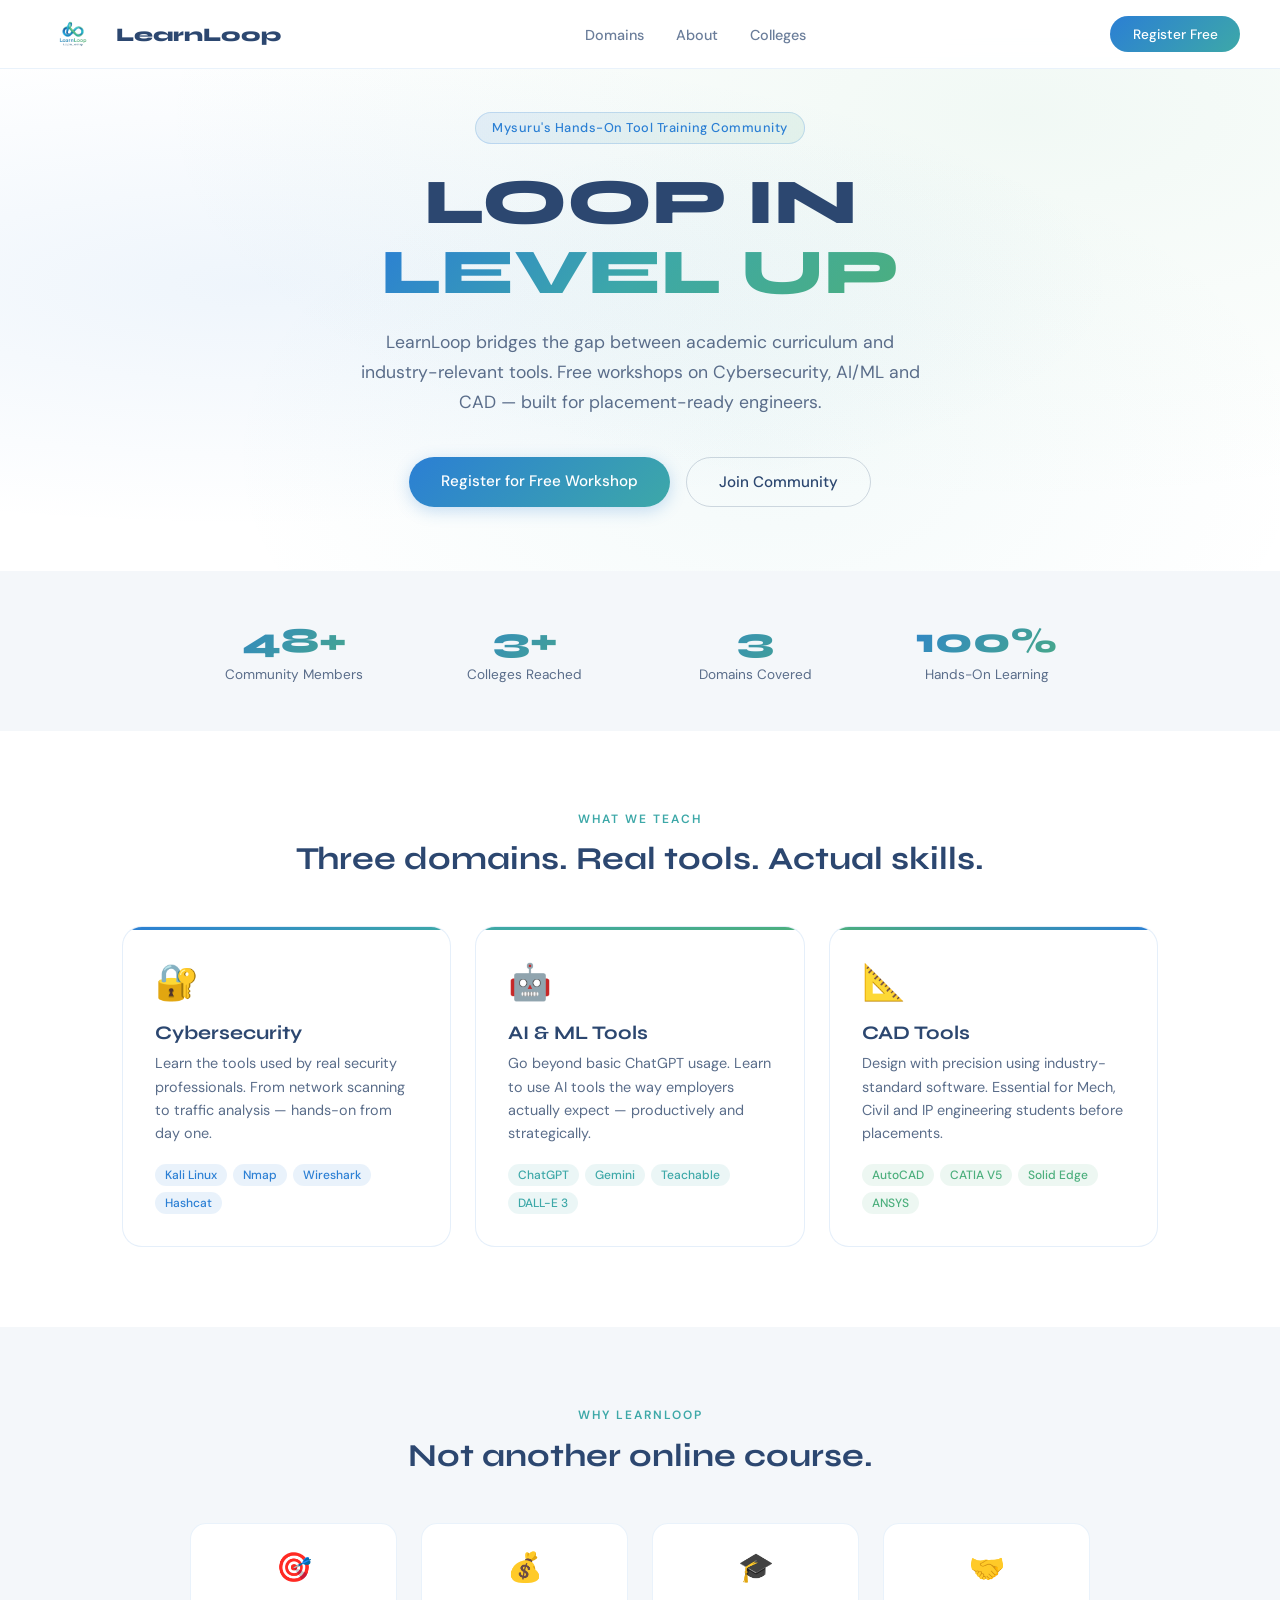
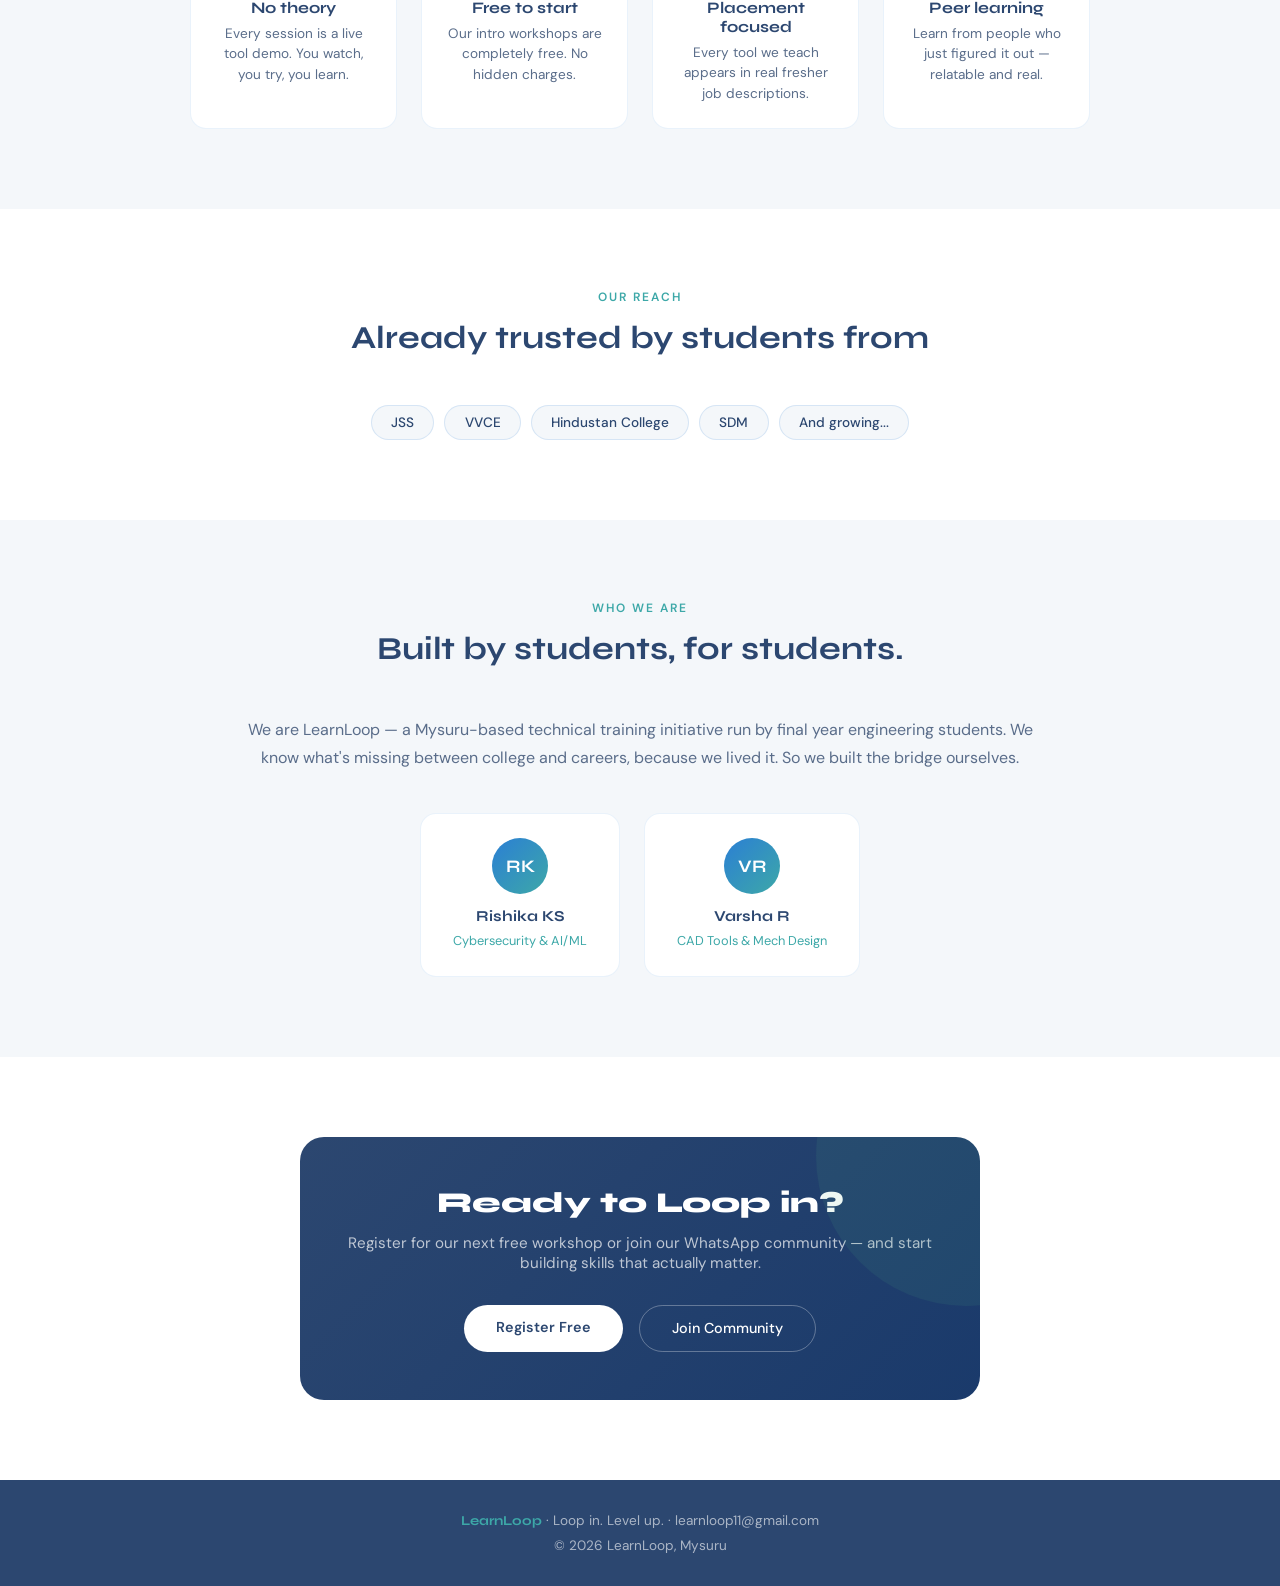
==== index.html @ a7e9a7cf "delt with minor mistakes" ====
<!DOCTYPE html>
<html lang="en">
<head>
<meta charset="UTF-8" />
<meta name="viewport" content="width=device-width, initial-scale=1.0"/>
<title>LearnLoop — Loop in. Level up.</title>
<link href="https://fonts.googleapis.com/css2?family=Syne:wght@400;600;700;800&family=DM+Sans:wght@300;400;500&display=swap" rel="stylesheet"/>
<style>
  *, *::before, *::after { box-sizing: border-box; margin: 0; padding: 0; }

  :root {
    --blue: #2B7FD4;
    --teal: #3DA8A8;
    --green: #4CAF7D;
    --navy: #2C4770;
    --light: #F4F7FA;
    --white: #ffffff;
  }

  html { scroll-behavior: smooth; }

  body {
    font-family: 'DM Sans', sans-serif;
    background: var(--white);
    color: var(--navy);
    overflow-x: hidden;
  }

  /* NAV */
  nav {
    position: fixed; top: 0; left: 0; right: 0;
    display: flex; align-items: center; justify-content: space-between;
    padding: 1rem 2.5rem;
    background: rgba(255,255,255,0.92);
    backdrop-filter: blur(12px);
    border-bottom: 1px solid rgba(43,127,212,0.1);
    z-index: 100;
  }
  .nav-logo { display: flex; align-items: center; gap: 10px; }
  .nav-logo img { height: 36px; border-radius: 8px; }
  .nav-brand { font-family: 'Syne', sans-serif; font-weight: 800; font-size: 1.2rem; color: var(--navy); }
  .nav-links { display: flex; gap: 2rem; list-style: none; }
  .nav-links a { text-decoration: none; color: var(--navy); font-size: 0.9rem; font-weight: 500; opacity: 0.7; transition: opacity 0.2s; }
  .nav-links a:hover { opacity: 1; }
  .nav-cta {
    background: linear-gradient(135deg, var(--blue), var(--teal));
    color: white; border: none; padding: 0.6rem 1.4rem;
    border-radius: 50px; font-size: 0.85rem; font-weight: 500;
    cursor: pointer; text-decoration: none; transition: transform 0.2s, box-shadow 0.2s;
  }
  .nav-cta:hover { transform: translateY(-2px); box-shadow: 0 8px 24px rgba(43,127,212,0.3); }

  /* HERO */
  .hero {
    min-height: auto;
    padding: 8rem 2rem 5rem;
    display: flex; align-items: center; justify-content: center;
    text-align: center;
    padding: 7rem 2rem 4rem;
    position: relative;
    overflow: hidden;
  }
  .hero-bg {
    position: absolute; inset: 0;
    background: radial-gradient(ellipse at 20% 50%, rgba(43,127,212,0.08) 0%, transparent 60%),
                radial-gradient(ellipse at 80% 20%, rgba(76,175,125,0.08) 0%, transparent 60%),
                radial-gradient(ellipse at 60% 80%, rgba(61,168,168,0.06) 0%, transparent 50%);
  }
  .hero-content { position: relative; max-width: 780px; }
  .hero-badge {
    display: inline-block;
    background: linear-gradient(135deg, rgba(43,127,212,0.1), rgba(76,175,125,0.1));
    border: 1px solid rgba(43,127,212,0.2);
    color: var(--blue); font-size: 0.8rem; font-weight: 500;
    padding: 0.4rem 1rem; border-radius: 50px; margin-bottom: 1.5rem;
    letter-spacing: 0.5px;
  }
  .hero h1 {
    font-family: 'Syne', sans-serif;
    font-size: clamp(2.4rem, 6vw, 4rem);
    font-weight: 800; line-height: 1.1;
    color: var(--navy); margin-bottom: 1.2rem;
  }
  .hero h1 span {
    background: linear-gradient(135deg, var(--blue), var(--teal), var(--green));
    -webkit-background-clip: text; -webkit-text-fill-color: transparent;
    background-clip: text;
  }
  .hero p {
    font-size: 1.1rem; color: #5a6d8a; line-height: 1.7;
    max-width: 560px; margin: 0 auto 2.5rem;
  }
  .hero-btns { display: flex; gap: 1rem; justify-content: center; flex-wrap: wrap; }
  .btn-primary {
    background: linear-gradient(135deg, var(--blue), var(--teal));
    color: white; padding: 0.85rem 2rem; border-radius: 50px;
    text-decoration: none; font-weight: 500; font-size: 0.95rem;
    transition: transform 0.2s, box-shadow 0.2s;
    box-shadow: 0 4px 16px rgba(43,127,212,0.25);
  }
  .btn-primary:hover { transform: translateY(-3px); box-shadow: 0 12px 32px rgba(43,127,212,0.35); }
  .btn-secondary {
    background: transparent; color: var(--navy);
    padding: 0.85rem 2rem; border-radius: 50px;
    border: 1.5px solid rgba(44,71,112,0.2);
    text-decoration: none; font-weight: 500; font-size: 0.95rem;
    transition: all 0.2s;
  }
  .btn-secondary:hover { border-color: var(--blue); color: var(--blue); }

  /* STATS */
  .stats {
    padding: 3rem 2rem;
    background: var(--light);
  }
  .stats-inner {
    max-width: 900px; margin: 0 auto;
    display: grid; grid-template-columns: repeat(auto-fit, minmax(160px, 1fr));
    gap: 1.5rem; text-align: center;
  }
  .stat-item {}
  .stat-number {
    font-family: 'Syne', sans-serif;
    font-size: 2.2rem; font-weight: 800;
    background: linear-gradient(135deg, var(--blue), var(--green));
    -webkit-background-clip: text; -webkit-text-fill-color: transparent;
    background-clip: text;
  }
  .stat-label { font-size: 0.85rem; color: #5a6d8a; margin-top: 4px; }

  /* DOMAINS */
  .domains {
    padding: 5rem 2rem;
    max-width: 1100px; margin: 0 auto;
  }
  .section-header { text-align: center; margin-bottom: 3rem; }
  .section-tag {
    font-size: 0.75rem; font-weight: 600; letter-spacing: 2px;
    text-transform: uppercase; color: var(--teal); margin-bottom: 0.8rem;
  }
  .section-header h2 {
    font-family: 'Syne', sans-serif; font-size: 2rem;
    font-weight: 700; color: var(--navy);
  }
  .domain-grid {
    display: grid; grid-template-columns: repeat(auto-fit, minmax(280px, 1fr));
    gap: 1.5rem;
  }
  .domain-card {
    background: var(--white);
    border: 1px solid rgba(43,127,212,0.12);
    border-radius: 20px; padding: 2rem;
    transition: transform 0.3s, box-shadow 0.3s;
    position: relative; overflow: hidden;
  }
  .domain-card::before {
    content: ''; position: absolute;
    top: 0; left: 0; right: 0; height: 3px;
  }
  .domain-card.cyber::before { background: linear-gradient(90deg, var(--blue), var(--teal)); }
  .domain-card.aiml::before { background: linear-gradient(90deg, var(--teal), var(--green)); }
  .domain-card.cad::before { background: linear-gradient(90deg, var(--green), var(--blue)); }
  .domain-card:hover { transform: translateY(-6px); box-shadow: 0 20px 48px rgba(43,127,212,0.12); }
  .domain-icon { font-size: 2.2rem; margin-bottom: 1rem; }
  .domain-card h3 { font-family: 'Syne', sans-serif; font-size: 1.2rem; font-weight: 700; margin-bottom: 0.5rem; }
  .domain-card p { font-size: 0.9rem; color: #5a6d8a; line-height: 1.6; margin-bottom: 1.2rem; }
  .tools-list { display: flex; flex-wrap: wrap; gap: 6px; }
  .tool-tag {
    font-size: 0.75rem; padding: 3px 10px; border-radius: 20px;
    font-weight: 500;
  }
  .cyber .tool-tag { background: rgba(43,127,212,0.1); color: var(--blue); }
  .aiml .tool-tag { background: rgba(61,168,168,0.1); color: var(--teal); }
  .cad .tool-tag { background: rgba(76,175,125,0.1); color: var(--green); }

  /* WHY */
  .why {
    padding: 5rem 2rem;
    background: var(--light);
  }
  .why-inner { max-width: 900px; margin: 0 auto; }
  .why-grid {
    display: grid; grid-template-columns: repeat(auto-fit, minmax(200px, 1fr));
    gap: 1.5rem; margin-top: 3rem;
  }
  .why-card {
    background: var(--white); border-radius: 16px;
    padding: 1.5rem; text-align: center;
    border: 1px solid rgba(43,127,212,0.1);
  }
  .why-icon { font-size: 1.8rem; margin-bottom: 0.8rem; }
  .why-card h4 { font-family: 'Syne', sans-serif; font-size: 1rem; font-weight: 700; margin-bottom: 0.4rem; }
  .why-card p { font-size: 0.85rem; color: #5a6d8a; line-height: 1.5; }

  /* COLLEGES */
  .colleges {
    padding: 5rem 2rem;
    max-width: 900px; margin: 0 auto; text-align: center;
  }
  .college-tags { display: flex; flex-wrap: wrap; gap: 10px; justify-content: center; margin-top: 2rem; }
  .college-tag {
    background: var(--light); border: 1px solid rgba(43,127,212,0.15);
    color: var(--navy); padding: 0.5rem 1.2rem;
    border-radius: 50px; font-size: 0.85rem; font-weight: 500;
  }

  /* ABOUT */
  .about {
    padding: 5rem 2rem;
    background: var(--light);
  }
  .about-inner {
    max-width: 800px; margin: 0 auto; text-align: center;
  }
  .about-inner p {
    font-size: 1rem; color: #5a6d8a; line-height: 1.8;
    margin-top: 1.5rem;
  }
  .team { display: flex; gap: 1.5rem; justify-content: center; margin-top: 2.5rem; flex-wrap: wrap; }
  .team-card {
    background: var(--white); border-radius: 16px;
    padding: 1.5rem 2rem; text-align: center;
    border: 1px solid rgba(43,127,212,0.1); min-width: 180px;
  }
  .team-avatar {
    width: 56px; height: 56px; border-radius: 50%;
    background: linear-gradient(135deg, var(--blue), var(--teal));
    display: flex; align-items: center; justify-content: center;
    font-family: 'Syne', sans-serif; font-weight: 700;
    color: white; font-size: 1.1rem; margin: 0 auto 0.8rem;
  }
  .team-card h4 { font-family: 'Syne', sans-serif; font-size: 0.95rem; font-weight: 700; }
  .team-card p { font-size: 0.8rem; color: var(--teal); margin-top: 4px; }

  /* CTA */
  .cta {
    padding: 5rem 2rem; text-align: center;
  }
  .cta-box {
    max-width: 680px; margin: 0 auto;
    background: linear-gradient(135deg, var(--navy), #1a3a6b);
    border-radius: 24px; padding: 3rem 2rem;
    position: relative; overflow: hidden;
  }
  .cta-box::before {
    content: ''; position: absolute;
    top: -50%; right: -20%;
    width: 300px; height: 300px;
    border-radius: 50%;
    background: rgba(76,175,125,0.1);
  }
  .cta-box h2 {
    font-family: 'Syne', sans-serif; font-size: 1.8rem;
    font-weight: 800; color: white; margin-bottom: 0.8rem;
  }
  .cta-box p { color: rgba(255,255,255,0.7); margin-bottom: 2rem; font-size: 0.95rem; }
  .cta-btns { display: flex; gap: 1rem; justify-content: center; flex-wrap: wrap; }
  .btn-white {
    background: white; color: var(--navy);
    padding: 0.85rem 2rem; border-radius: 50px;
    text-decoration: none; font-weight: 600; font-size: 0.9rem;
    transition: transform 0.2s;
  }
  .btn-white:hover { transform: translateY(-2px); }
  .btn-outline-white {
    background: transparent; color: white;
    padding: 0.85rem 2rem; border-radius: 50px;
    border: 1.5px solid rgba(255,255,255,0.3);
    text-decoration: none; font-weight: 500; font-size: 0.9rem;
    transition: all 0.2s;
  }
  .btn-outline-white:hover { border-color: white; }

  /* FOOTER */
  footer {
    background: var(--navy); color: rgba(255,255,255,0.6);
    text-align: center; padding: 2rem;
    font-size: 0.85rem;
  }
  footer span { color: var(--teal); font-family: 'Syne', sans-serif; font-weight: 700; }

  /* ANIMATIONS */
  @keyframes fadeUp {
    from { opacity: 0; transform: translateY(24px); }
    to { opacity: 1; transform: translateY(0); }
  }
  .hero-content > * { animation: fadeUp 0.6s ease both; }
  .hero-badge { animation-delay: 0.1s; }
  .hero h1 { animation-delay: 0.2s; }
  .hero p { animation-delay: 0.3s; }
  .hero-btns { animation-delay: 0.4s; }

  @media (max-width: 600px) {
    nav { padding: 1rem 1.2rem; }
    .nav-links { display: none; }
    .hero h1 { font-size: 2rem; }
  }
</style>
</head>
<body>

<!-- NAV -->
<nav>
  <div class="nav-logo">
    <img src="Logo.png" alt="LearnLoop Logo"/>
    <span class="nav-brand">LearnLoop</span>
  </div>
  <ul class="nav-links">
    <li><a href="#domains">Domains</a></li>
    <li><a href="#about">About</a></li>
    <li><a href="#colleges">Colleges</a></li>
  </ul>
  <a href="https://forms.gle/vY9KvRExL4yrFzga9" target="_blank" class="nav-cta">Register Free</a>
</nav>

<!-- HERO -->
<section class="hero">
  <div class="hero-bg"></div>
  <div class="hero-content">
    <div class="hero-badge">Mysuru's Hands-On Tool Training Community</div>
    <h1>LOOP IN<br/><span>LEVEL UP</span></h1>
    <p>LearnLoop bridges the gap between academic curriculum and industry-relevant tools. Free workshops on Cybersecurity, AI/ML and CAD — built for placement-ready engineers.</p>
    <div class="hero-btns">
      <a href="https://forms.gle/vY9KvRExL4yrFzga9" target="_blank" class="btn-primary">Register for Free Workshop</a>
      <a href="https://chat.whatsapp.com/Et4ahNquyZk88mBlMqTwdC" target="_blank" class="btn-secondary">Join Community</a>
    </div>
  </div>
</section>

<!-- STATS -->
<section class="stats">
  <div class="stats-inner">
    <div class="stat-item">
      <div class="stat-number">48+</div>
      <div class="stat-label">Community Members</div>
    </div>
    <div class="stat-item">
      <div class="stat-number">3+</div>
      <div class="stat-label">Colleges Reached</div>
    </div>
    <div class="stat-item">
      <div class="stat-number">3</div>
      <div class="stat-label">Domains Covered</div>
    </div>
    <div class="stat-item">
      <div class="stat-number">100%</div>
      <div class="stat-label">Hands-On Learning</div>
    </div>
  </div>
</section>

<!-- DOMAINS -->
<section class="domains" id="domains">
  <div class="section-header">
    <div class="section-tag">What We Teach</div>
    <h2>Three domains. Real tools. Actual skills.</h2>
  </div>
  <div class="domain-grid">
    <div class="domain-card cyber">
      <div class="domain-icon">🔐</div>
      <h3>Cybersecurity</h3>
      <p>Learn the tools used by real security professionals. From network scanning to traffic analysis — hands-on from day one.</p>
      <div class="tools-list">
        <span class="tool-tag">Kali Linux</span>
        <span class="tool-tag">Nmap</span>
        <span class="tool-tag">Wireshark</span>
        <span class="tool-tag">Hashcat</span>
      </div>
    </div>
    <div class="domain-card aiml">
      <div class="domain-icon">🤖</div>
      <h3>AI & ML Tools</h3>
      <p>Go beyond basic ChatGPT usage. Learn to use AI tools the way employers actually expect — productively and strategically.</p>
      <div class="tools-list">
        <span class="tool-tag">ChatGPT</span>
        <span class="tool-tag">Gemini</span>
        <span class="tool-tag">Teachable</span>
        <span class="tool-tag">DALL-E 3</span>
      </div>
    </div>
    <div class="domain-card cad">
      <div class="domain-icon">📐</div>
      <h3>CAD Tools</h3>
      <p>Design with precision using industry-standard software. Essential for Mech, Civil and IP engineering students before placements.</p>
      <div class="tools-list">
        <span class="tool-tag">AutoCAD</span>
        <span class="tool-tag">CATIA V5</span>
        <span class="tool-tag">Solid Edge</span>
        <span class="tool-tag">ANSYS</span>
      </div>
    </div>
  </div>
</section>

<!-- WHY -->
<section class="why">
  <div class="why-inner">
    <div class="section-header">
      <div class="section-tag">Why LearnLoop</div>
      <h2>Not another online course.</h2>
    </div>
    <div class="why-grid">
      <div class="why-card">
        <div class="why-icon">🎯</div>
        <h4>No theory</h4>
        <p>Every session is a live tool demo. You watch, you try, you learn.</p>
      </div>
      <div class="why-card">
        <div class="why-icon">💰</div>
        <h4>Free to start</h4>
        <p>Our intro workshops are completely free. No hidden charges.</p>
      </div>
      <div class="why-card">
        <div class="why-icon">🎓</div>
        <h4>Placement focused</h4>
        <p>Every tool we teach appears in real fresher job descriptions.</p>
      </div>
      <div class="why-card">
        <div class="why-icon">🤝</div>
        <h4>Peer learning</h4>
        <p>Learn from people who just figured it out — relatable and real.</p>
      </div>
    </div>
  </div>
</section>

<!-- COLLEGES -->
<section class="colleges" id="colleges">
  <div class="section-header">
    <div class="section-tag">Our Reach</div>
    <h2>Already trusted by students from</h2>
  </div>
  <div class="college-tags">
    <span class="college-tag">JSS</span>
    <span class="college-tag">VVCE</span>
    <span class="college-tag">Hindustan College</span>
    <span class="college-tag">SDM</span>
    <span class="college-tag">And growing...</span>
  </div>
</section>

<!-- ABOUT -->
<section class="about" id="about">
  <div class="about-inner">
    <div class="section-header">
      <div class="section-tag">Who We Are</div>
      <h2>Built by students, for students.</h2>
    </div>
    <p>We are LearnLoop — a Mysuru-based technical training initiative run by final year engineering students. We know what's missing between college and careers, because we lived it. So we built the bridge ourselves.</p>
    <div class="team">
      <div class="team-card">
        <div class="team-avatar">RK</div>
        <h4>Rishika KS</h4>
        <p>Cybersecurity & AI/ML</p>
      </div>
      <div class="team-card">
        <div class="team-avatar">VR</div>
        <h4>Varsha R</h4>
        <p>CAD Tools & Mech Design</p>
      </div>
    </div>
  </div>
</section>

<!-- CTA -->
<section class="cta">
  <div class="cta-box">
    <h2>Ready to Loop in?</h2>
    <p>Register for our next free workshop or join our WhatsApp community — and start building skills that actually matter.</p>
    <div class="cta-btns">
      <a href="https://forms.gle/vY9KvRExL4yrFzga9" target="_blank" class="btn-white">Register Free</a>
      <a href="https://chat.whatsapp.com/Et4ahNquyZk88mBlMqTwdC" target="_blank" class="btn-outline-white">Join Community</a>
    </div>
  </div>
</section>

<!-- FOOTER -->
<footer>
  <p><span>LearnLoop</span> · Loop in. Level up. · learnloop11@gmail.com</p>
  <p style="margin-top: 0.5rem;">© 2026 LearnLoop, Mysuru</p>
</footer>

</body>
</html>
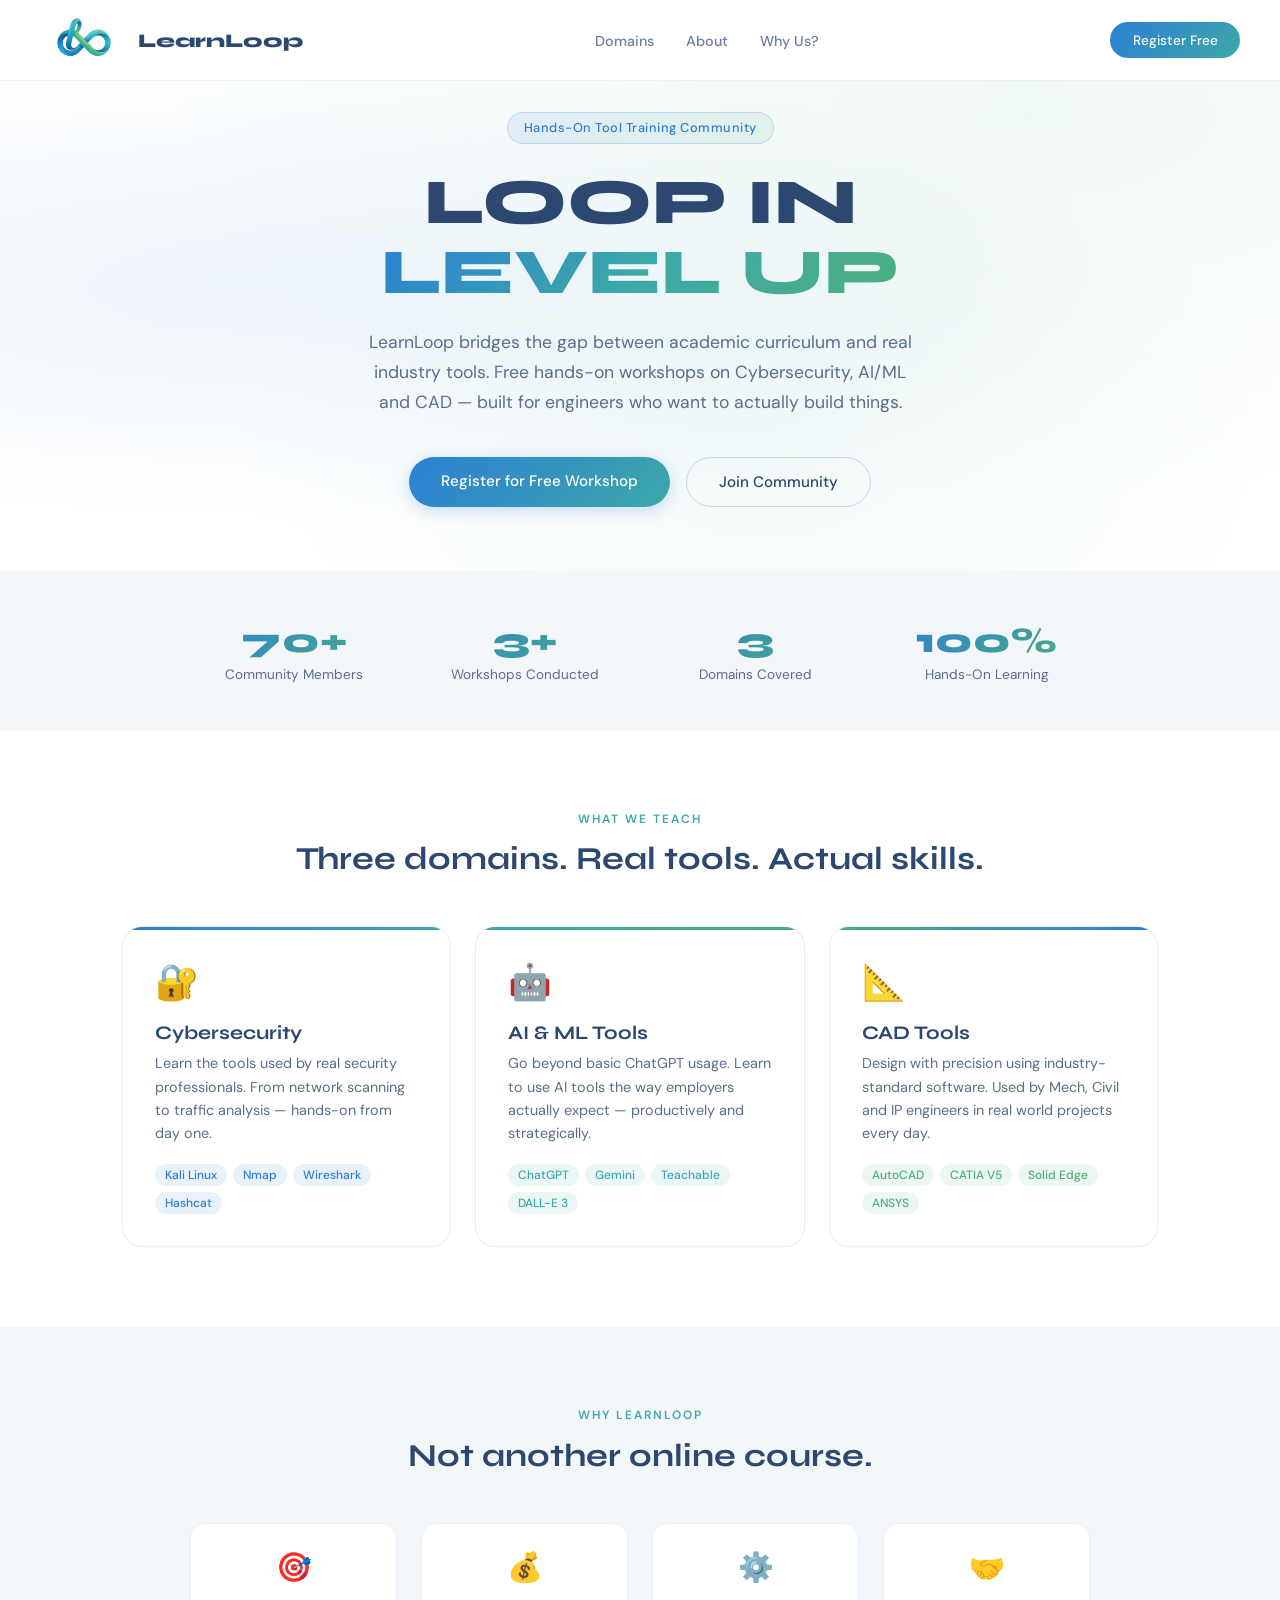
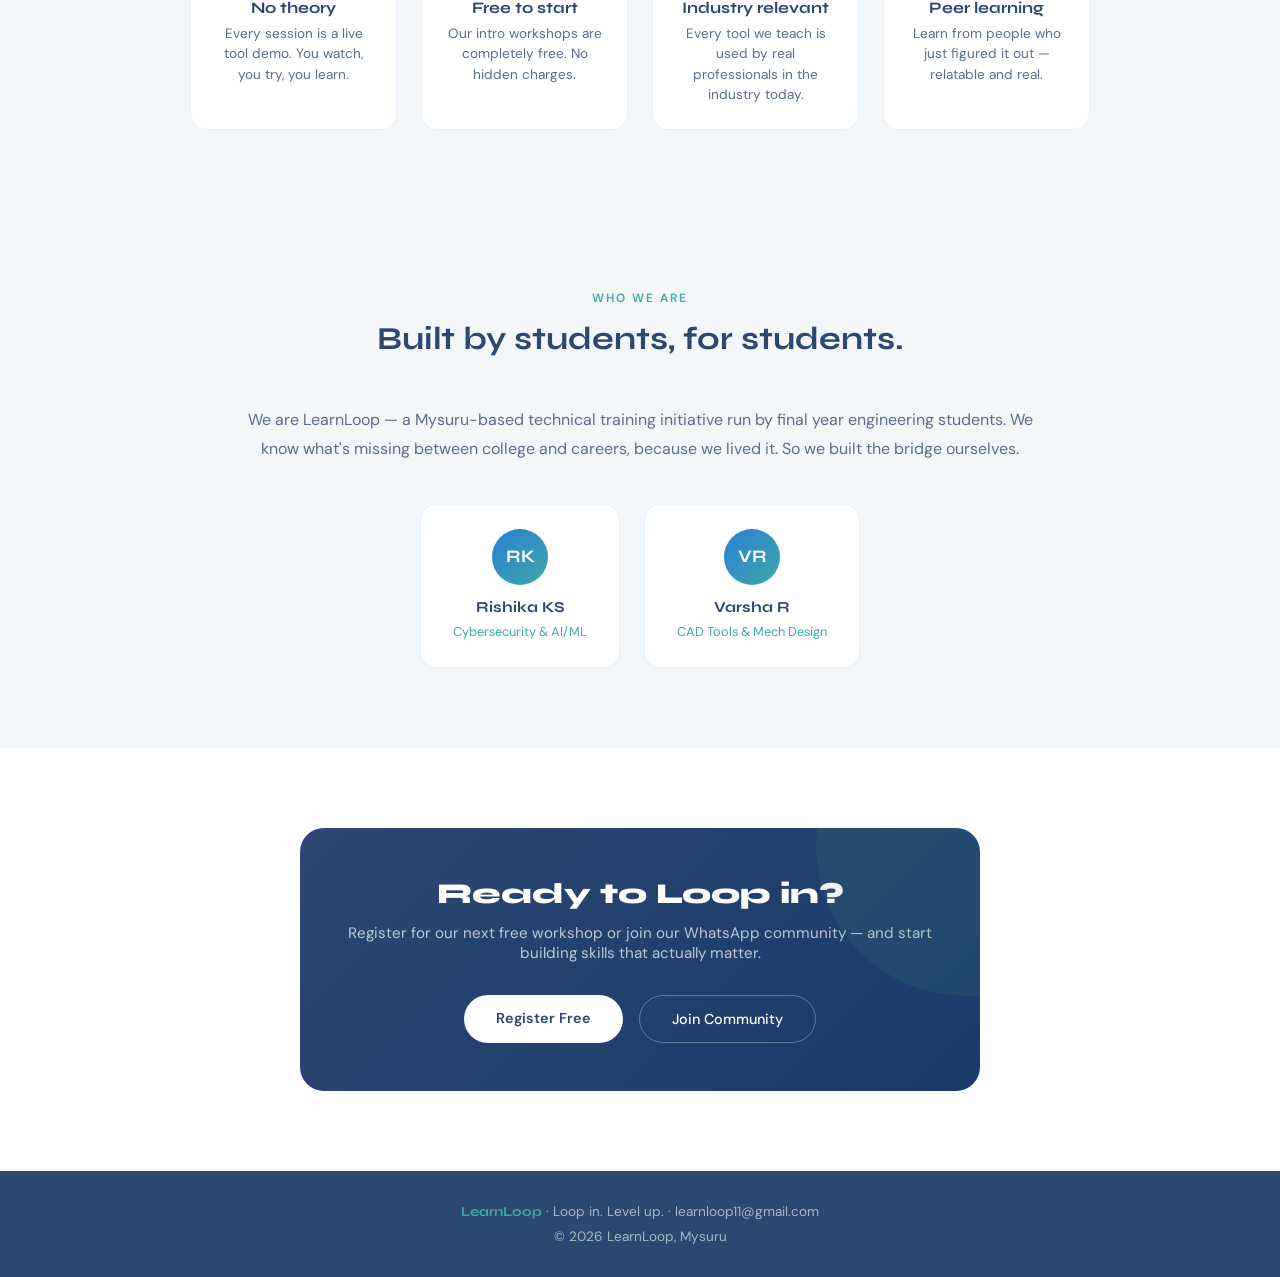
==== commit 05842fd9: "updated few stats" ====
--- a/index.html
+++ b/index.html
@@ -37,7 +37,7 @@
     z-index: 100;
   }
   .nav-logo { display: flex; align-items: center; gap: 10px; }
-  .nav-logo img { height: 36px; border-radius: 8px; }
+  .nav-logo img { height: 48px; border-radius: 8px; }
   .nav-brand { font-family: 'Syne', sans-serif; font-weight: 800; font-size: 1.2rem; color: var(--navy); }
   .nav-links { display: flex; gap: 2rem; list-style: none; }
   .nav-links a { text-decoration: none; color: var(--navy); font-size: 0.9rem; font-weight: 500; opacity: 0.7; transition: opacity 0.2s; }
@@ -302,13 +302,13 @@
 <!-- NAV -->
 <nav>
   <div class="nav-logo">
-    <img src="Logo.png" alt="LearnLoop Logo"/>
+    <img src="LogoE.png" alt="LearnLoop Logo"/>
     <span class="nav-brand">LearnLoop</span>
   </div>
   <ul class="nav-links">
     <li><a href="#domains">Domains</a></li>
     <li><a href="#about">About</a></li>
-    <li><a href="#colleges">Colleges</a></li>
+    <li><a href="#why">Why Us?</a></li>
   </ul>
   <a href="https://forms.gle/vY9KvRExL4yrFzga9" target="_blank" class="nav-cta">Register Free</a>
 </nav>
@@ -317,9 +317,9 @@
 <section class="hero">
   <div class="hero-bg"></div>
   <div class="hero-content">
-    <div class="hero-badge">Mysuru's Hands-On Tool Training Community</div>
+    <div class="hero-badge">Hands-On Tool Training Community</div>
     <h1>LOOP IN<br/><span>LEVEL UP</span></h1>
-    <p>LearnLoop bridges the gap between academic curriculum and industry-relevant tools. Free workshops on Cybersecurity, AI/ML and CAD — built for placement-ready engineers.</p>
+    <p>LearnLoop bridges the gap between academic curriculum and real industry tools. Free hands-on workshops on Cybersecurity, AI/ML and CAD — built for engineers who want to actually build things.</p>
     <div class="hero-btns">
       <a href="https://forms.gle/vY9KvRExL4yrFzga9" target="_blank" class="btn-primary">Register for Free Workshop</a>
       <a href="https://chat.whatsapp.com/Et4ahNquyZk88mBlMqTwdC" target="_blank" class="btn-secondary">Join Community</a>
@@ -331,12 +331,12 @@
 <section class="stats">
   <div class="stats-inner">
     <div class="stat-item">
-      <div class="stat-number">48+</div>
+      <div class="stat-number">70+</div>
       <div class="stat-label">Community Members</div>
     </div>
     <div class="stat-item">
       <div class="stat-number">3+</div>
-      <div class="stat-label">Colleges Reached</div>
+      <div class="stat-label">Workshops Conducted</div>
     </div>
     <div class="stat-item">
       <div class="stat-number">3</div>
@@ -381,7 +381,7 @@
     <div class="domain-card cad">
       <div class="domain-icon">📐</div>
       <h3>CAD Tools</h3>
-      <p>Design with precision using industry-standard software. Essential for Mech, Civil and IP engineering students before placements.</p>
+      <p>Design with precision using industry-standard software. Used by Mech, Civil and IP engineers in real world projects every day.</p>
       <div class="tools-list">
         <span class="tool-tag">AutoCAD</span>
         <span class="tool-tag">CATIA V5</span>
@@ -393,7 +393,7 @@
 </section>
 
 <!-- WHY -->
-<section class="why">
+<section class="why" id="why">
   <div class="why-inner">
     <div class="section-header">
       <div class="section-tag">Why LearnLoop</div>
@@ -411,9 +411,9 @@
         <p>Our intro workshops are completely free. No hidden charges.</p>
       </div>
       <div class="why-card">
-        <div class="why-icon">🎓</div>
-        <h4>Placement focused</h4>
-        <p>Every tool we teach appears in real fresher job descriptions.</p>
+        <div class="why-icon">⚙️</div>
+        <h4>Industry relevant</h4>
+        <p>Every tool we teach is used by real professionals in the industry today.</p>
       </div>
       <div class="why-card">
         <div class="why-icon">🤝</div>
@@ -425,7 +425,7 @@
 </section>
 
 <!-- COLLEGES -->
-<section class="colleges" id="colleges">
+<!-- <section class="colleges" id="colleges">
   <div class="section-header">
     <div class="section-tag">Our Reach</div>
     <h2>Already trusted by students from</h2>
@@ -437,7 +437,7 @@
     <span class="college-tag">SDM</span>
     <span class="college-tag">And growing...</span>
   </div>
-</section>
+</section> -->
 
 <!-- ABOUT -->
 <section class="about" id="about">
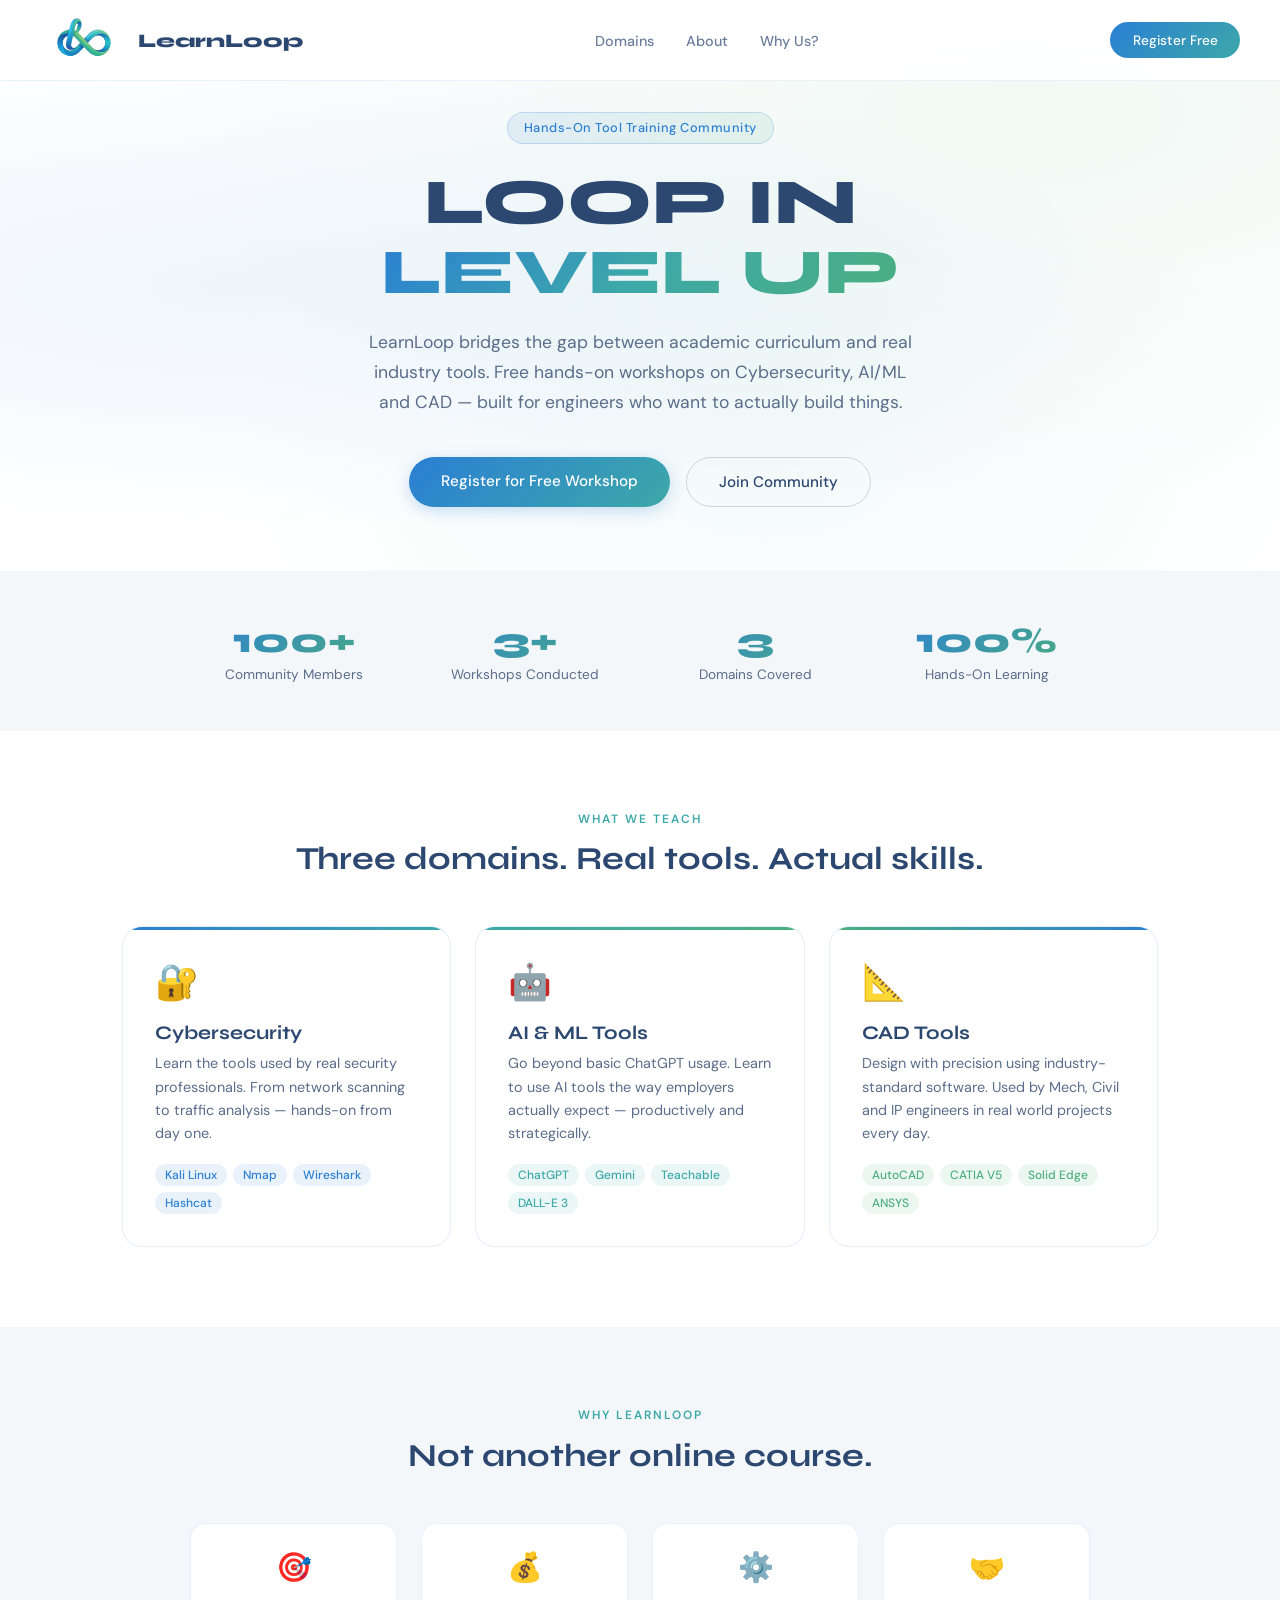
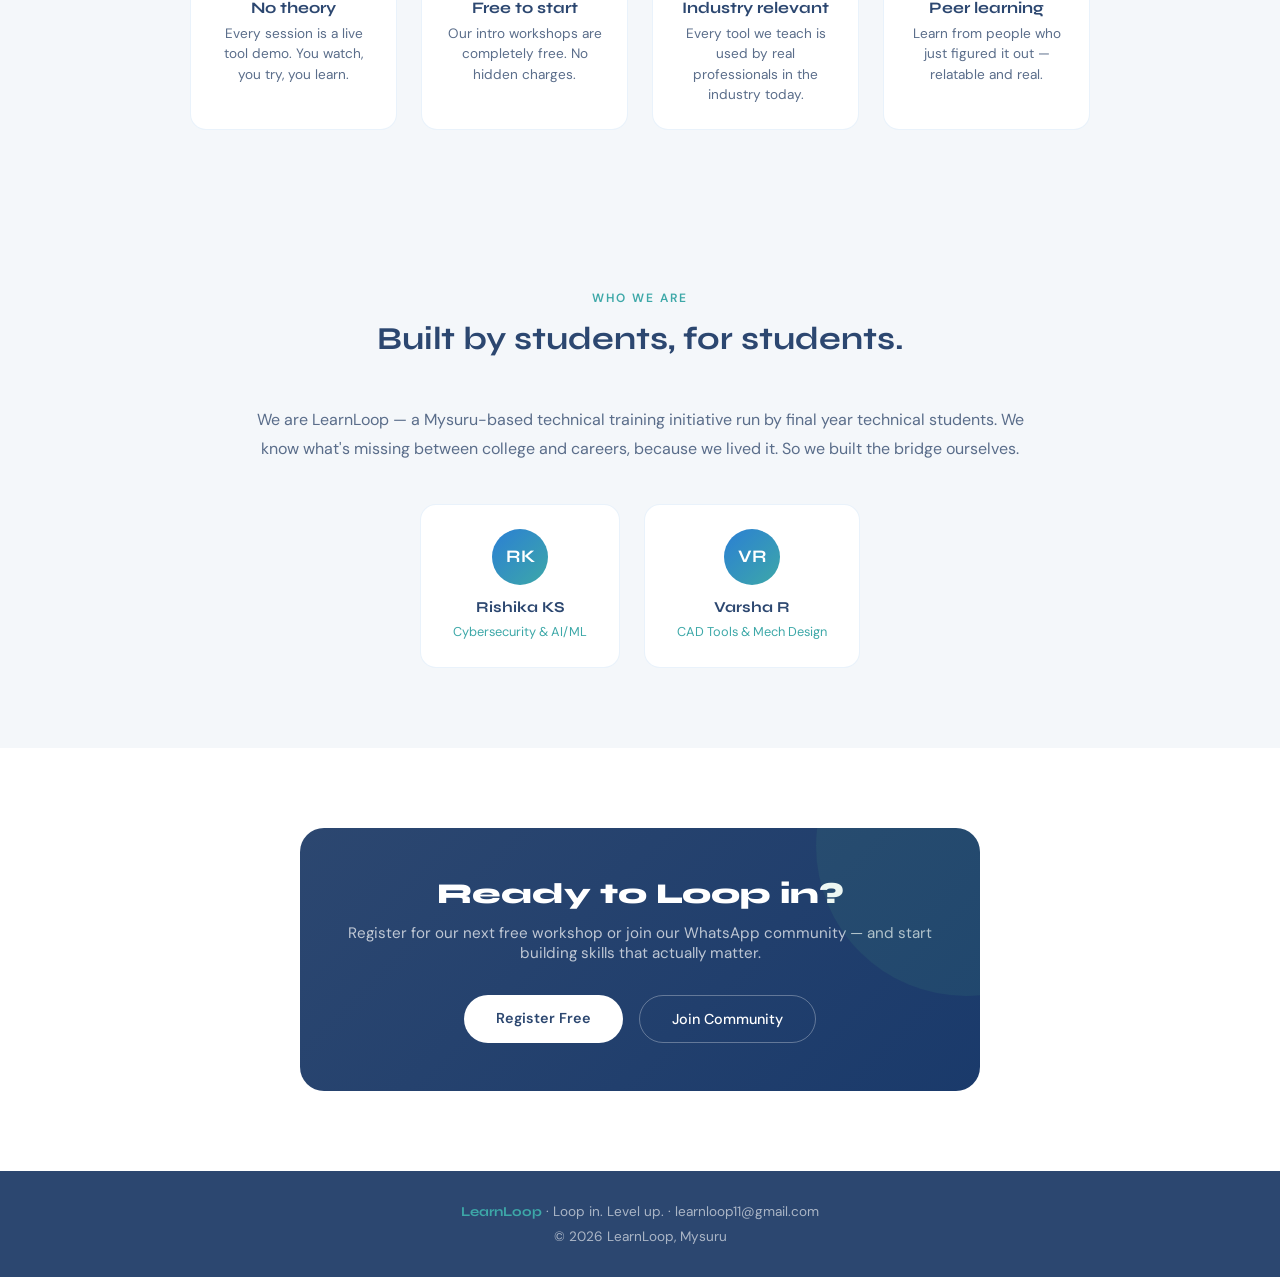
==== commit fc206fec: "100+ community members" ====
--- a/index.html
+++ b/index.html
@@ -331,7 +331,7 @@
 <section class="stats">
   <div class="stats-inner">
     <div class="stat-item">
-      <div class="stat-number">70+</div>
+      <div class="stat-number">100+</div>
       <div class="stat-label">Community Members</div>
     </div>
     <div class="stat-item">
@@ -446,7 +446,7 @@
       <div class="section-tag">Who We Are</div>
       <h2>Built by students, for students.</h2>
     </div>
-    <p>We are LearnLoop — a Mysuru-based technical training initiative run by final year engineering students. We know what's missing between college and careers, because we lived it. So we built the bridge ourselves.</p>
+    <p>We are LearnLoop — a Mysuru-based technical training initiative run by final year technical students. We know what's missing between college and careers, because we lived it. So we built the bridge ourselves.</p>
     <div class="team">
       <div class="team-card">
         <div class="team-avatar">RK</div>
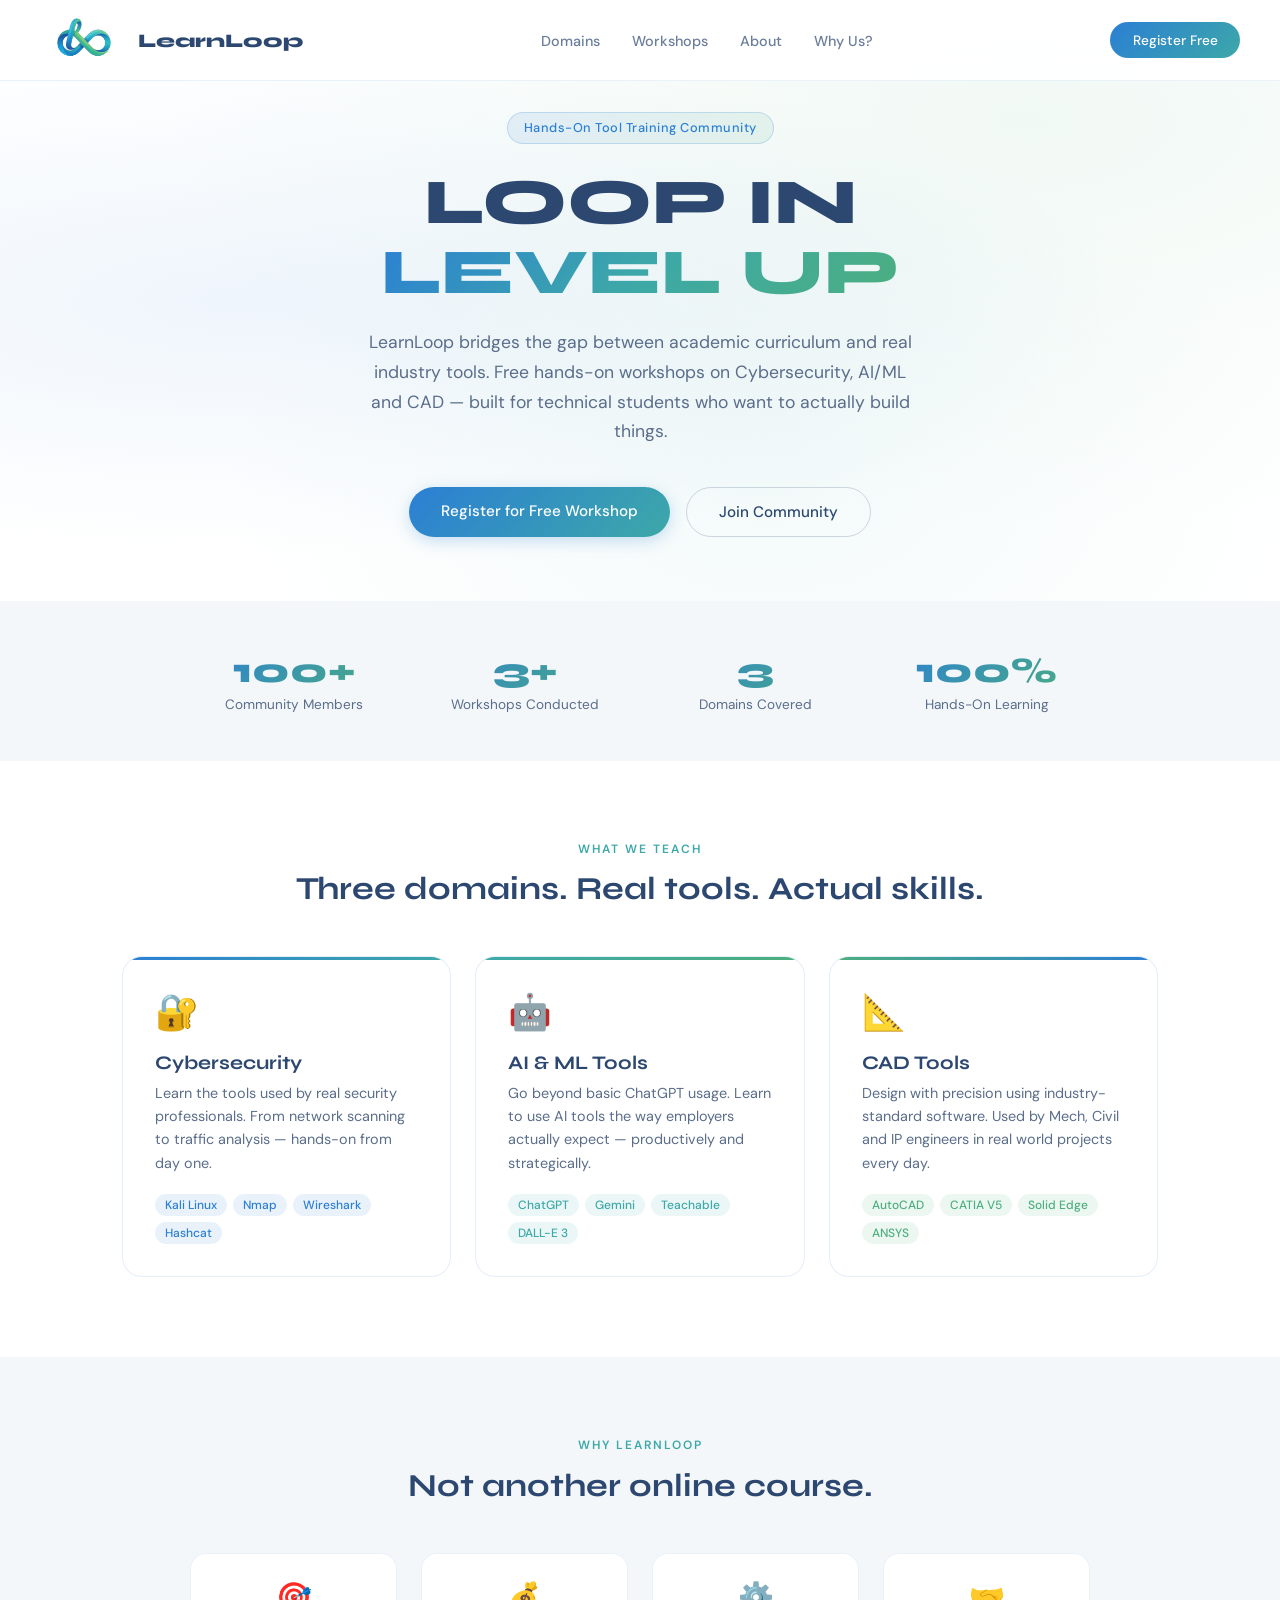
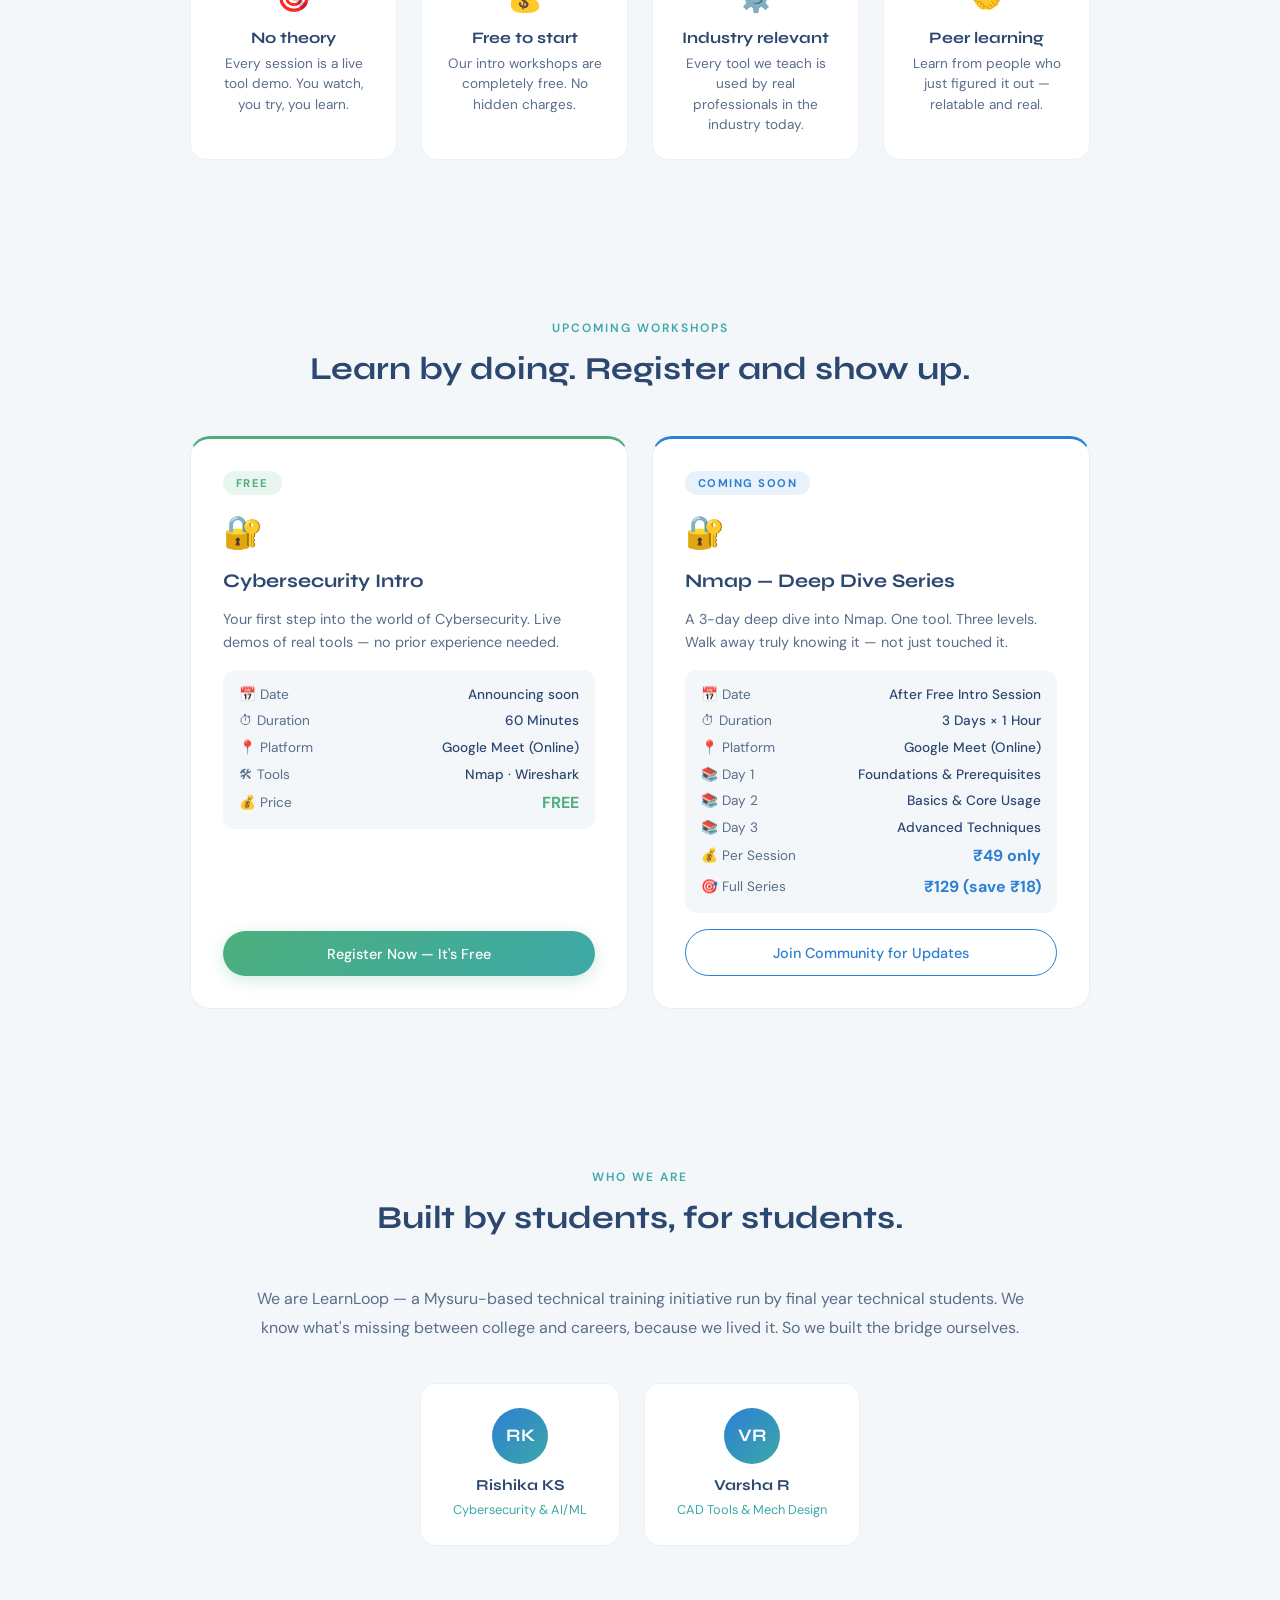
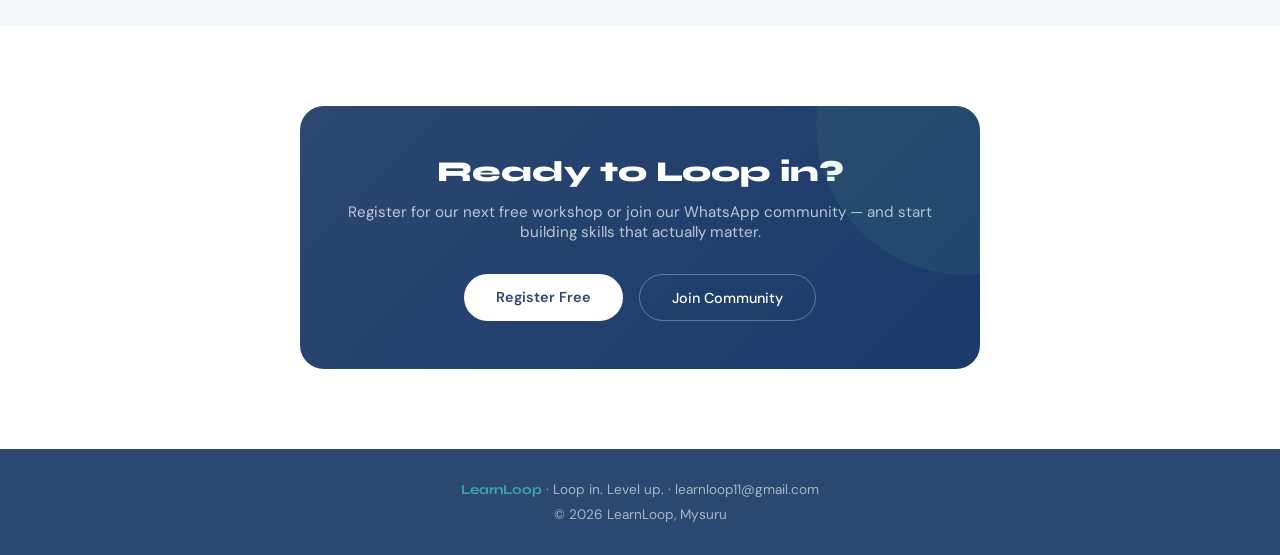
==== commit a01835f7: "added workshops section" ====
--- a/index.html
+++ b/index.html
@@ -295,6 +295,146 @@
     .nav-links { display: none; }
     .hero h1 { font-size: 2rem; }
   }
+
+  /* WORKSHOP SECTION */
+  .workshops {
+  padding: 5rem 2rem;
+  background: var(--light);
+}
+ 
+.workshop-grid {
+  display: grid;
+  grid-template-columns: repeat(auto-fit, minmax(300px, 1fr));
+  gap: 1.5rem;
+  max-width: 900px;
+  margin: 0 auto;
+}
+ 
+.workshop-card {
+  background: var(--white);
+  border-radius: 20px;
+  padding: 2rem;
+  position: relative;
+  border: 1px solid rgba(43,127,212,0.12);
+  transition: transform 0.3s, box-shadow 0.3s;
+  display: flex;
+  flex-direction: column;
+  gap: 1rem;
+}
+ 
+.workshop-card:hover {
+  transform: translateY(-6px);
+  box-shadow: 0 20px 48px rgba(43,127,212,0.12);
+}
+ 
+.free-card { border-top: 3px solid var(--green); }
+.paid-card { border-top: 3px solid var(--blue); }
+ 
+.workshop-badge {
+  display: inline-block;
+  font-size: 0.7rem;
+  font-weight: 700;
+  letter-spacing: 1.5px;
+  padding: 0.3rem 0.8rem;
+  border-radius: 50px;
+  width: fit-content;
+}
+ 
+.free-badge {
+  background: rgba(76,175,125,0.12);
+  color: var(--green);
+}
+ 
+.paid-badge {
+  background: rgba(43,127,212,0.1);
+  color: var(--blue);
+}
+ 
+.workshop-icon { font-size: 2rem; }
+ 
+.workshop-card h3 {
+  font-family: 'Syne', sans-serif;
+  font-size: 1.2rem;
+  font-weight: 700;
+  color: var(--navy);
+}
+ 
+.workshop-card p {
+  font-size: 0.9rem;
+  color: #5a6d8a;
+  line-height: 1.6;
+}
+ 
+.workshop-details {
+  display: flex;
+  flex-direction: column;
+  gap: 0.6rem;
+  background: var(--light);
+  border-radius: 12px;
+  padding: 1rem;
+}
+ 
+.workshop-detail {
+  display: flex;
+  justify-content: space-between;
+  align-items: center;
+  font-size: 0.85rem;
+}
+ 
+.detail-label { color: #5a6d8a; }
+ 
+.detail-value {
+  font-weight: 500;
+  color: var(--navy);
+  text-align: right;
+}
+ 
+.free-price {
+  color: var(--green);
+  font-weight: 700;
+  font-size: 1rem;
+}
+ 
+.paid-price {
+  color: var(--blue);
+  font-weight: 700;
+  font-size: 1rem;
+}
+ 
+.workshop-btn {
+  display: block;
+  text-align: center;
+  padding: 0.85rem 1.5rem;
+  border-radius: 50px;
+  font-size: 0.9rem;
+  font-weight: 500;
+  text-decoration: none;
+  transition: transform 0.2s, box-shadow 0.2s;
+  margin-top: auto;
+}
+ 
+.free-btn {
+  background: linear-gradient(135deg, var(--green), var(--teal));
+  color: white;
+  box-shadow: 0 4px 16px rgba(76,175,125,0.25);
+}
+ 
+.free-btn:hover {
+  transform: translateY(-2px);
+  box-shadow: 0 8px 24px rgba(76,175,125,0.35);
+}
+ 
+.paid-btn {
+  background: transparent;
+  color: var(--blue);
+  border: 1.5px solid var(--blue);
+}
+ 
+.paid-btn:hover {
+  background: var(--blue);
+  color: white;
+  transform: translateY(-2px);
+}
 </style>
 </head>
 <body>
@@ -307,6 +447,7 @@
   </div>
   <ul class="nav-links">
     <li><a href="#domains">Domains</a></li>
+    <li><a href="#workshops">Workshops</a></li>
     <li><a href="#about">About</a></li>
     <li><a href="#why">Why Us?</a></li>
   </ul>
@@ -319,7 +460,7 @@
   <div class="hero-content">
     <div class="hero-badge">Hands-On Tool Training Community</div>
     <h1>LOOP IN<br/><span>LEVEL UP</span></h1>
-    <p>LearnLoop bridges the gap between academic curriculum and real industry tools. Free hands-on workshops on Cybersecurity, AI/ML and CAD — built for engineers who want to actually build things.</p>
+    <p>LearnLoop bridges the gap between academic curriculum and real industry tools. Free hands-on workshops on Cybersecurity, AI/ML and CAD — built for technical students who want to actually build things.</p>
     <div class="hero-btns">
       <a href="https://forms.gle/vY9KvRExL4yrFzga9" target="_blank" class="btn-primary">Register for Free Workshop</a>
       <a href="https://chat.whatsapp.com/Et4ahNquyZk88mBlMqTwdC" target="_blank" class="btn-secondary">Join Community</a>
@@ -439,6 +580,101 @@
   </div>
 </section> -->
 
+<!-- WORKSHOPS -->
+<section class="workshops" id="workshops">
+  <div class="section-header">
+    <div class="section-tag">Upcoming Workshops</div>
+    <h2>Learn by doing. Register and show up.</h2>
+  </div>
+ 
+  <div class="workshop-grid">
+ 
+    <!-- FREE WORKSHOP CARD -->
+    <div class="workshop-card free-card">
+      <div class="workshop-badge free-badge">FREE</div>
+      <div class="workshop-icon">🔐</div>
+      <h3>Cybersecurity Intro</h3>
+      <p>Your first step into the world of Cybersecurity. Live demos of real tools — no prior experience needed.</p>
+ 
+      <div class="workshop-details">
+        <div class="workshop-detail">
+          <span class="detail-label">📅 Date</span>
+          <span class="detail-value">Announcing soon</span>
+        </div>
+        <div class="workshop-detail">
+          <span class="detail-label">⏱ Duration</span>
+          <span class="detail-value">60 Minutes</span>
+        </div>
+        <div class="workshop-detail">
+          <span class="detail-label">📍 Platform</span>
+          <span class="detail-value">Google Meet (Online)</span>
+        </div>
+        <div class="workshop-detail">
+          <span class="detail-label">🛠 Tools</span>
+          <span class="detail-value">Nmap · Wireshark</span>
+        </div>
+        <div class="workshop-detail">
+          <span class="detail-label">💰 Price</span>
+          <span class="detail-value free-price">FREE</span>
+        </div>
+      </div>
+ 
+      <a href="https://forms.gle/LcZ8St6v6SEwf6Dv5" target="_blank" class="workshop-btn free-btn">
+        Register Now — It's Free
+      </a>
+    </div>
+ 
+   <!-- PAID WORKSHOP CARD -->
+<div class="workshop-card paid-card">
+  <div class="workshop-badge paid-badge">COMING SOON</div>
+  <div class="workshop-icon">🔐</div>
+  <h3>Nmap — Deep Dive Series</h3>
+  <p>A 3-day deep dive into Nmap. One tool. Three levels. Walk away truly knowing it — not just touched it.</p>
+
+  <div class="workshop-details">
+    <div class="workshop-detail">
+      <span class="detail-label">📅 Date</span>
+      <span class="detail-value">After Free Intro Session</span>
+    </div>
+    <div class="workshop-detail">
+      <span class="detail-label">⏱ Duration</span>
+      <span class="detail-value">3 Days × 1 Hour</span>
+    </div>
+    <div class="workshop-detail">
+      <span class="detail-label">📍 Platform</span>
+      <span class="detail-value">Google Meet (Online)</span>
+    </div>
+    <div class="workshop-detail">
+      <span class="detail-label">📚 Day 1</span>
+      <span class="detail-value">Foundations & Prerequisites</span>
+    </div>
+    <div class="workshop-detail">
+      <span class="detail-label">📚 Day 2</span>
+      <span class="detail-value">Basics & Core Usage</span>
+    </div>
+    <div class="workshop-detail">
+      <span class="detail-label">📚 Day 3</span>
+      <span class="detail-value">Advanced Techniques</span>
+    </div>
+    <div class="workshop-detail">
+      <span class="detail-label">💰 Per Session</span>
+      <span class="detail-value paid-price">₹49 only</span>
+    </div>
+    <div class="workshop-detail">
+      <span class="detail-label">🎯 Full Series</span>
+      <span class="detail-value paid-price">₹129 (save ₹18)</span>
+    </div>
+  </div>
+
+  <a href="https://chat.whatsapp.com/Et4ahNquyZk88mBlMqTwdC" 
+     target="_blank" class="workshop-btn paid-btn">
+    Join Community for Updates
+  </a>
+</div>
+ 
+  </div>
+</section>
+
 <!-- ABOUT -->
 <section class="about" id="about">
   <div class="about-inner">
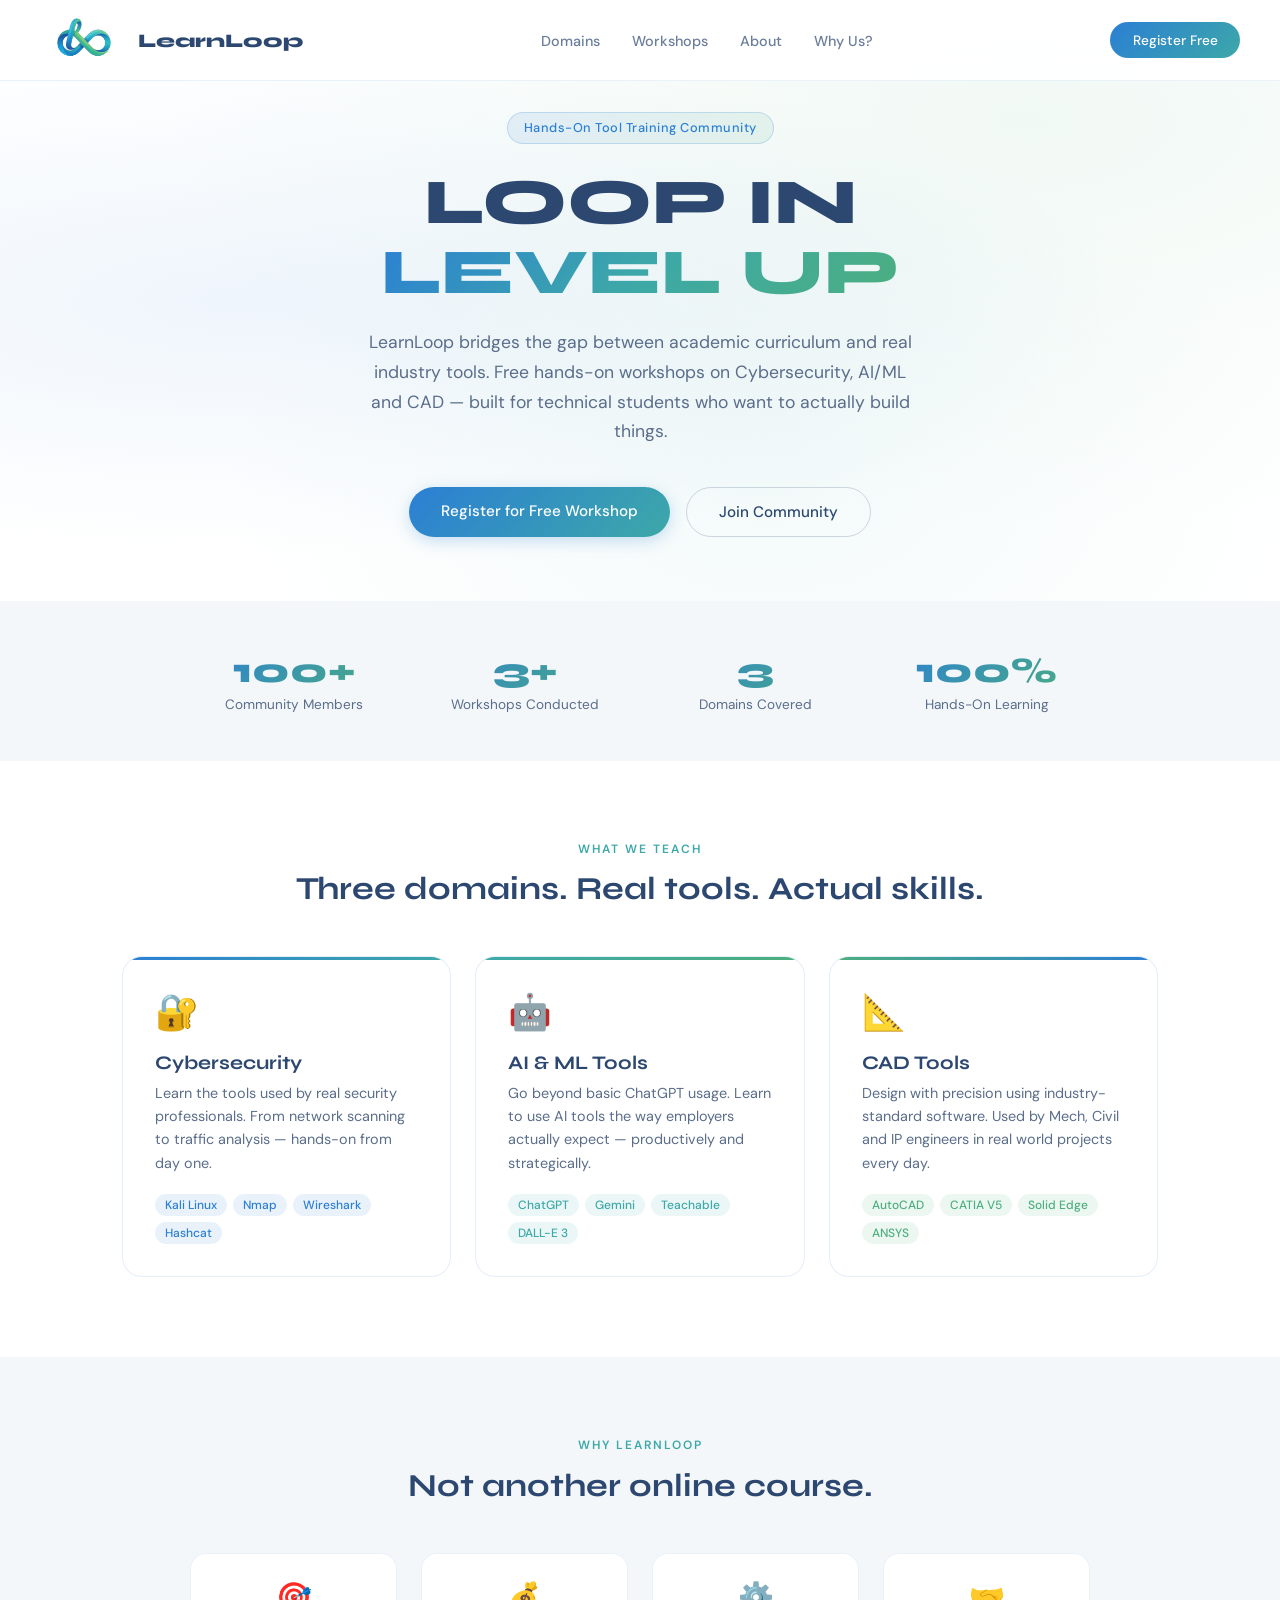
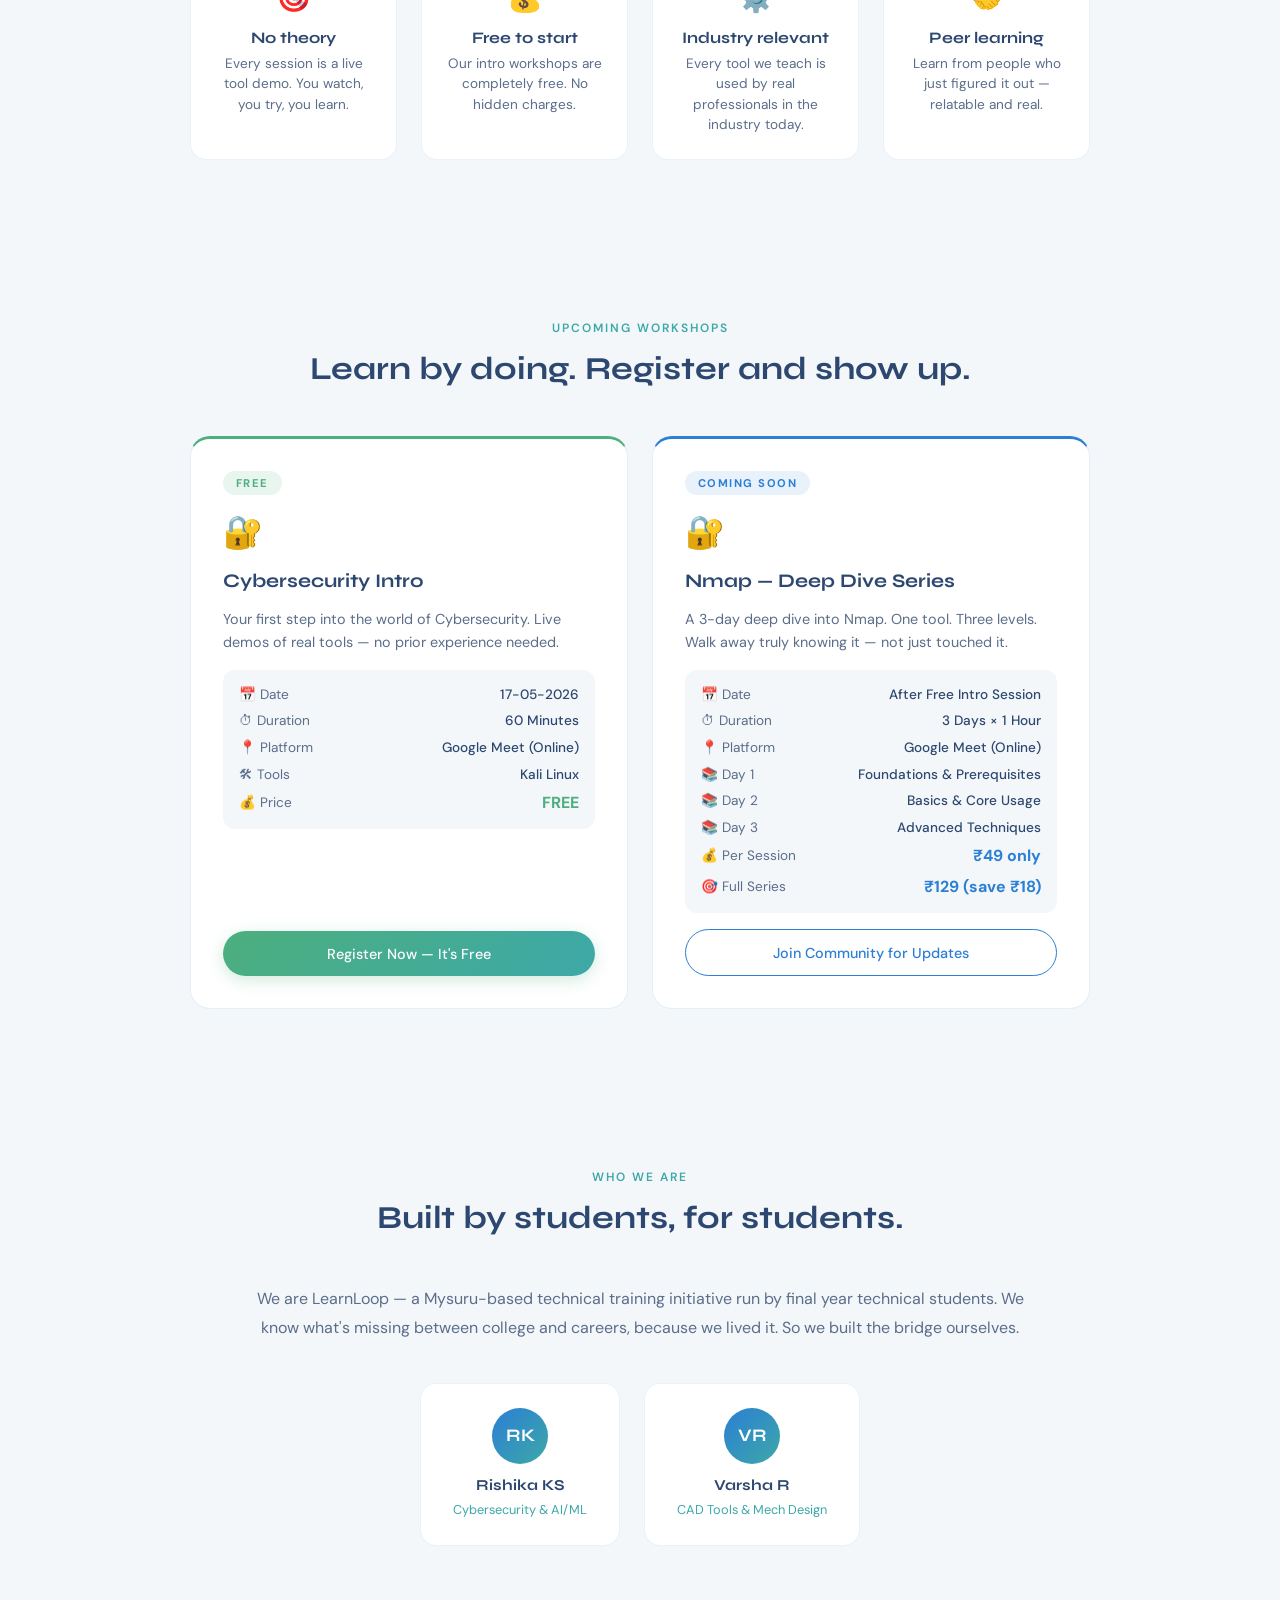
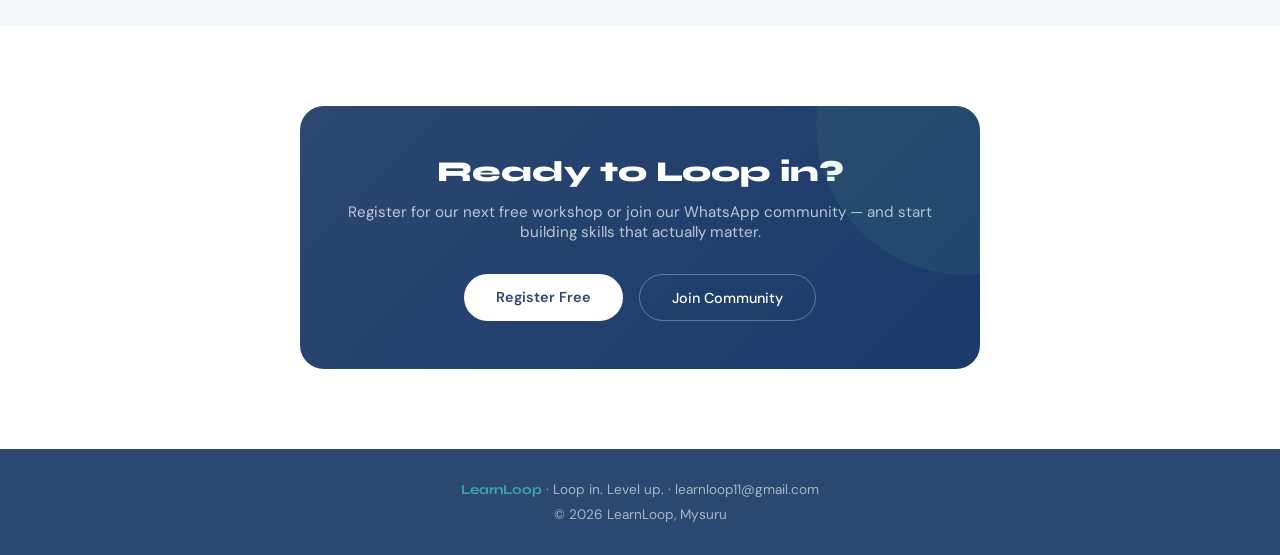
==== commit c209c311: "announced free intro workshop" ====
--- a/index.html
+++ b/index.html
@@ -451,7 +451,7 @@
     <li><a href="#about">About</a></li>
     <li><a href="#why">Why Us?</a></li>
   </ul>
-  <a href="https://forms.gle/vY9KvRExL4yrFzga9" target="_blank" class="nav-cta">Register Free</a>
+  <a href="#workshops" target="_blank" class="nav-cta">Register Free</a>
 </nav>
 
 <!-- HERO -->
@@ -462,7 +462,7 @@
     <h1>LOOP IN<br/><span>LEVEL UP</span></h1>
     <p>LearnLoop bridges the gap between academic curriculum and real industry tools. Free hands-on workshops on Cybersecurity, AI/ML and CAD — built for technical students who want to actually build things.</p>
     <div class="hero-btns">
-      <a href="https://forms.gle/vY9KvRExL4yrFzga9" target="_blank" class="btn-primary">Register for Free Workshop</a>
+      <a href="#workshops" target="_blank" class="btn-primary">Register for Free Workshop</a>
       <a href="https://chat.whatsapp.com/Et4ahNquyZk88mBlMqTwdC" target="_blank" class="btn-secondary">Join Community</a>
     </div>
   </div>
@@ -599,7 +599,7 @@
       <div class="workshop-details">
         <div class="workshop-detail">
           <span class="detail-label">📅 Date</span>
-          <span class="detail-value">Announcing soon</span>
+          <span class="detail-value">17-05-2026</span>
         </div>
         <div class="workshop-detail">
           <span class="detail-label">⏱ Duration</span>
@@ -611,7 +611,7 @@
         </div>
         <div class="workshop-detail">
           <span class="detail-label">🛠 Tools</span>
-          <span class="detail-value">Nmap · Wireshark</span>
+          <span class="detail-value">Kali Linux</span>
         </div>
         <div class="workshop-detail">
           <span class="detail-label">💰 Price</span>
@@ -619,7 +619,7 @@
         </div>
       </div>
  
-      <a href="https://forms.gle/LcZ8St6v6SEwf6Dv5" target="_blank" class="workshop-btn free-btn">
+      <a href="https://forms.gle/187BBdMd9DQ2GaK88" target="_blank" class="workshop-btn free-btn">
         Register Now — It's Free
       </a>
     </div>
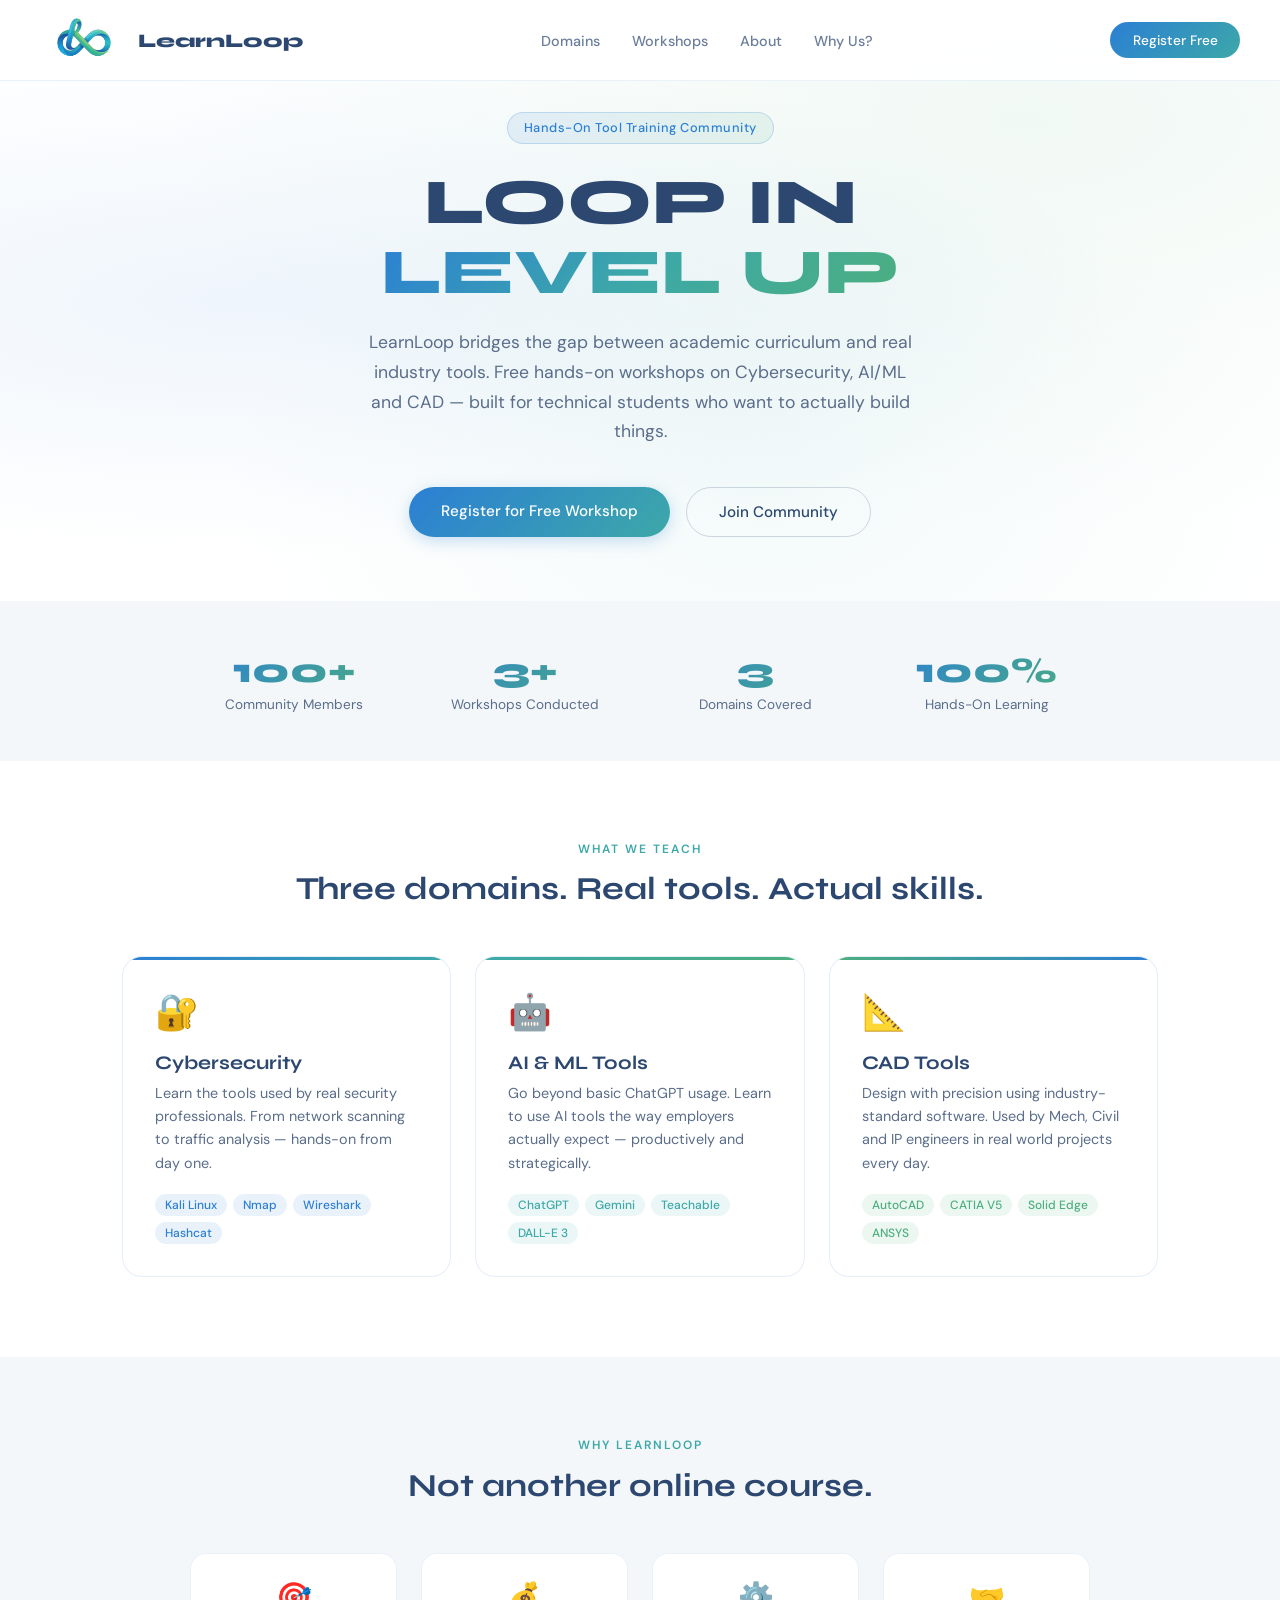
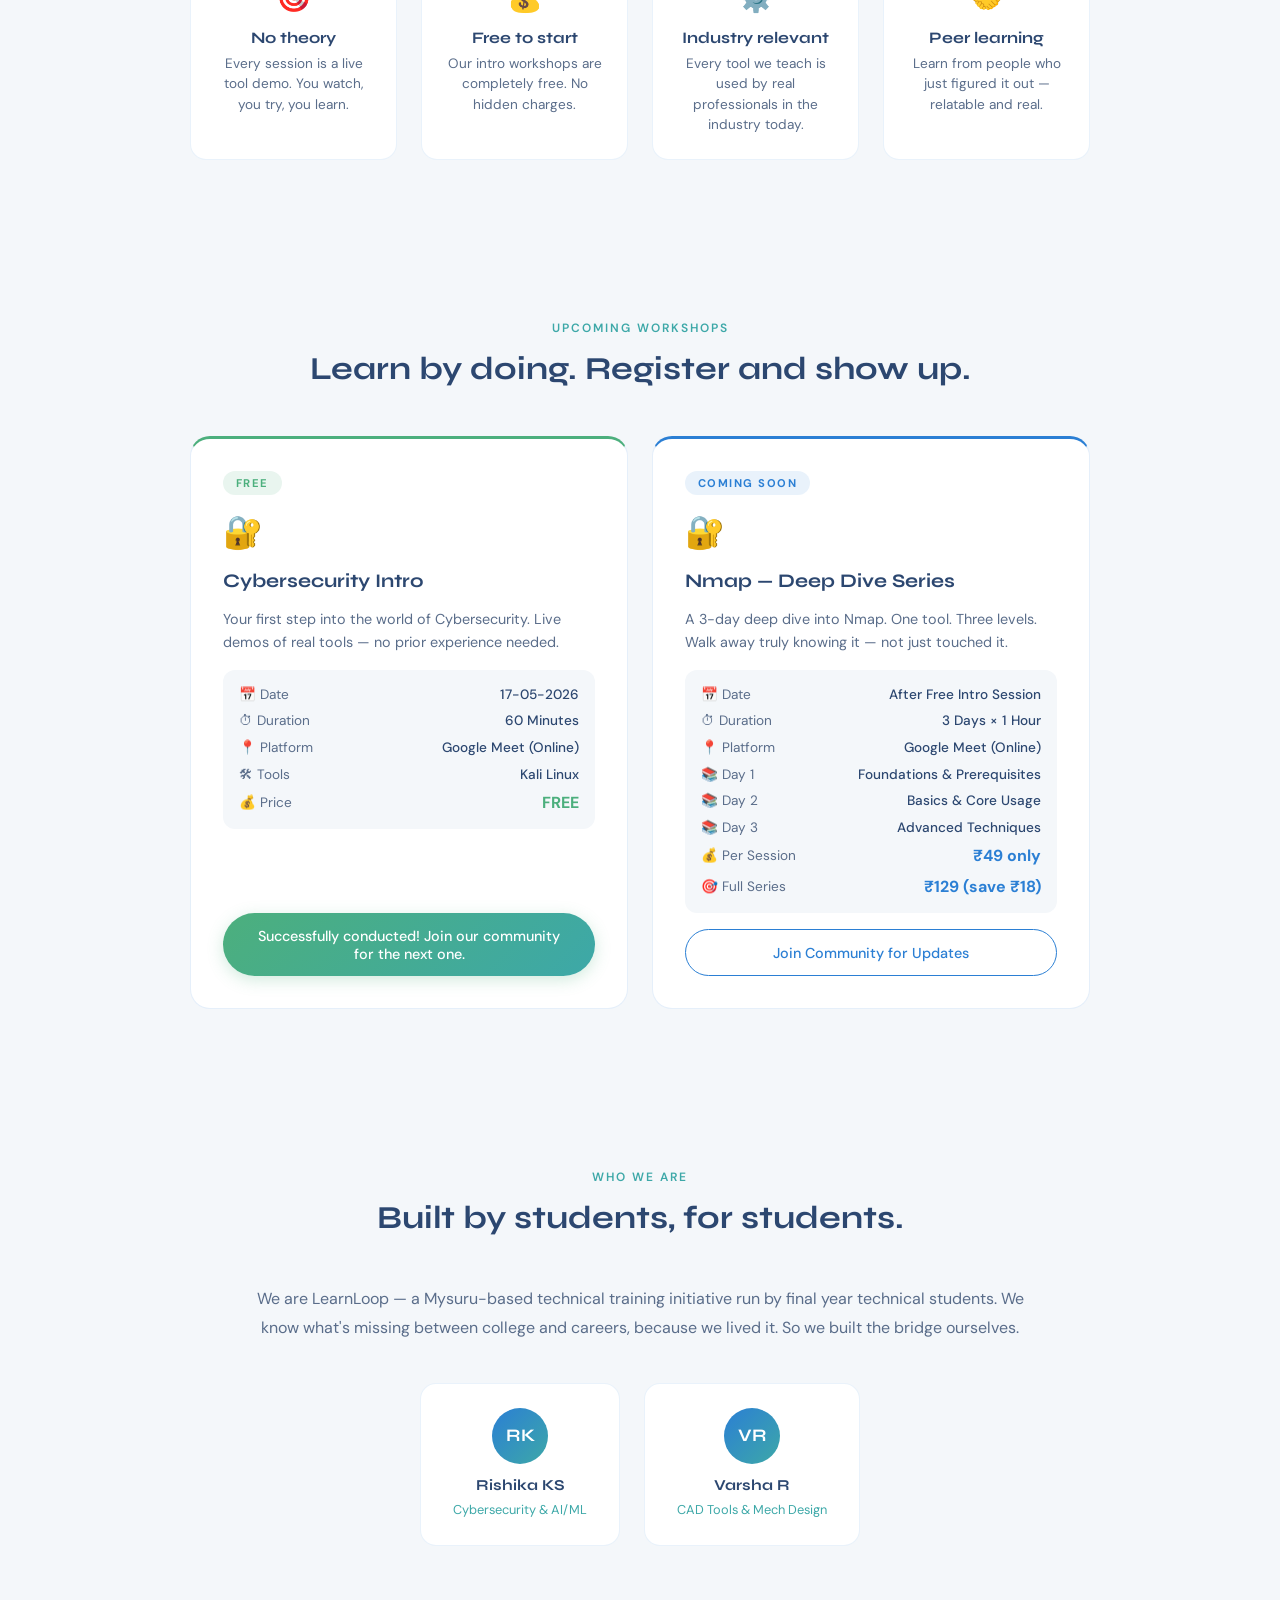
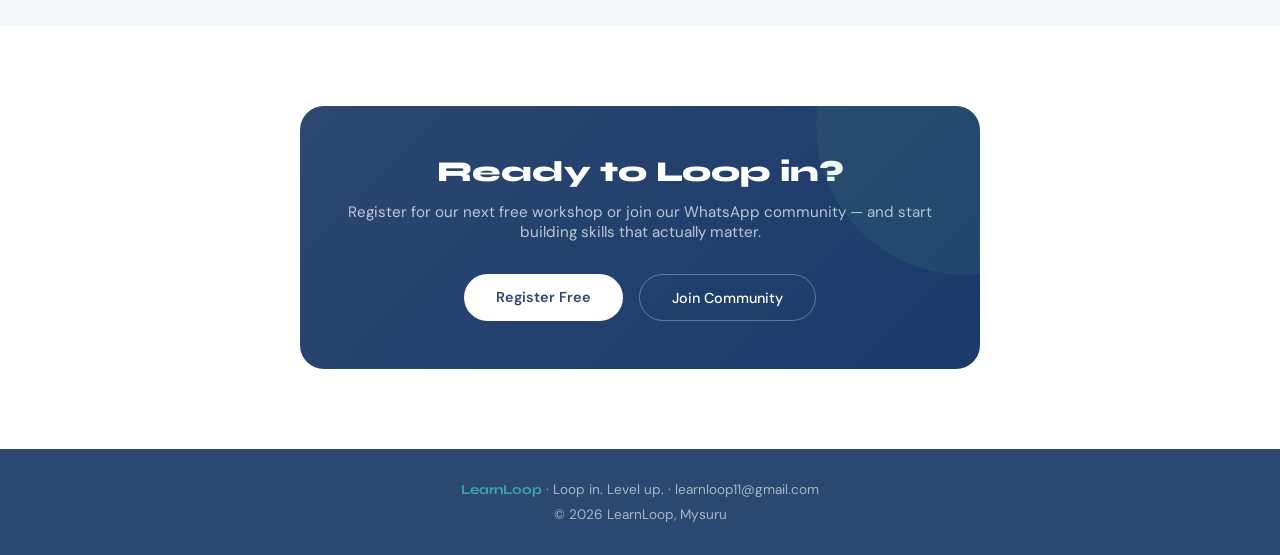
==== commit 3cc67a78: "updated free workshop completion" ====
--- a/index.html
+++ b/index.html
@@ -451,7 +451,7 @@
     <li><a href="#about">About</a></li>
     <li><a href="#why">Why Us?</a></li>
   </ul>
-  <a href="#workshops" target="_blank" class="nav-cta">Register Free</a>
+  <a href="#workshops" class="nav-cta">Register Free</a>
 </nav>
 
 <!-- HERO -->
@@ -462,7 +462,7 @@
     <h1>LOOP IN<br/><span>LEVEL UP</span></h1>
     <p>LearnLoop bridges the gap between academic curriculum and real industry tools. Free hands-on workshops on Cybersecurity, AI/ML and CAD — built for technical students who want to actually build things.</p>
     <div class="hero-btns">
-      <a href="#workshops" target="_blank" class="btn-primary">Register for Free Workshop</a>
+      <a href="#workshops" class="btn-primary">Register for Free Workshop</a>
       <a href="https://chat.whatsapp.com/Et4ahNquyZk88mBlMqTwdC" target="_blank" class="btn-secondary">Join Community</a>
     </div>
   </div>
@@ -619,8 +619,8 @@
         </div>
       </div>
  
-      <a href="https://forms.gle/187BBdMd9DQ2GaK88" target="_blank" class="workshop-btn free-btn">
-        Register Now — It's Free
+      <a href="https://chat.whatsapp.com/Et4ahNquyZk88mBlMqTwdC" target="_blank" class="workshop-btn free-btn">
+        Successfully conducted! Join our community for the next one.
       </a>
     </div>
  
@@ -704,7 +704,7 @@
     <h2>Ready to Loop in?</h2>
     <p>Register for our next free workshop or join our WhatsApp community — and start building skills that actually matter.</p>
     <div class="cta-btns">
-      <a href="https://forms.gle/vY9KvRExL4yrFzga9" target="_blank" class="btn-white">Register Free</a>
+      <a href="#workshops" class="btn-white">Register Free</a>
       <a href="https://chat.whatsapp.com/Et4ahNquyZk88mBlMqTwdC" target="_blank" class="btn-outline-white">Join Community</a>
     </div>
   </div>
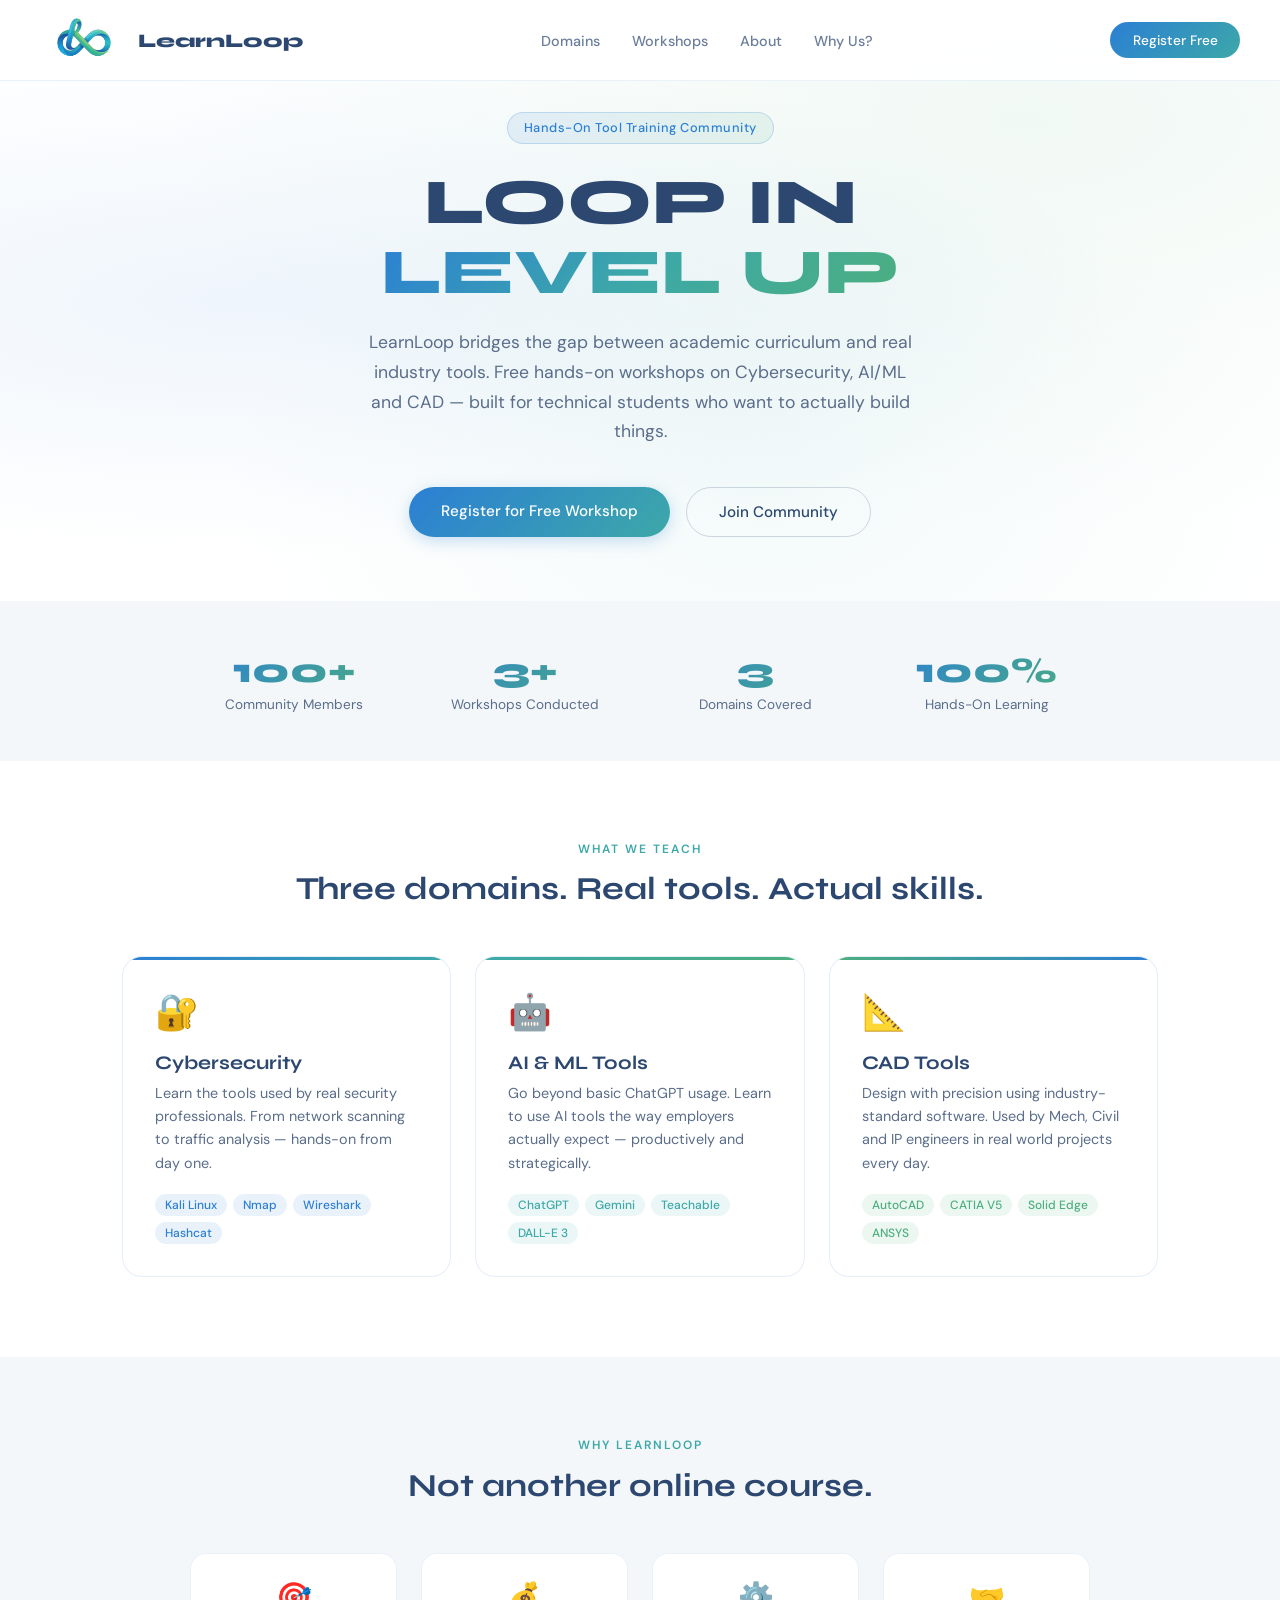
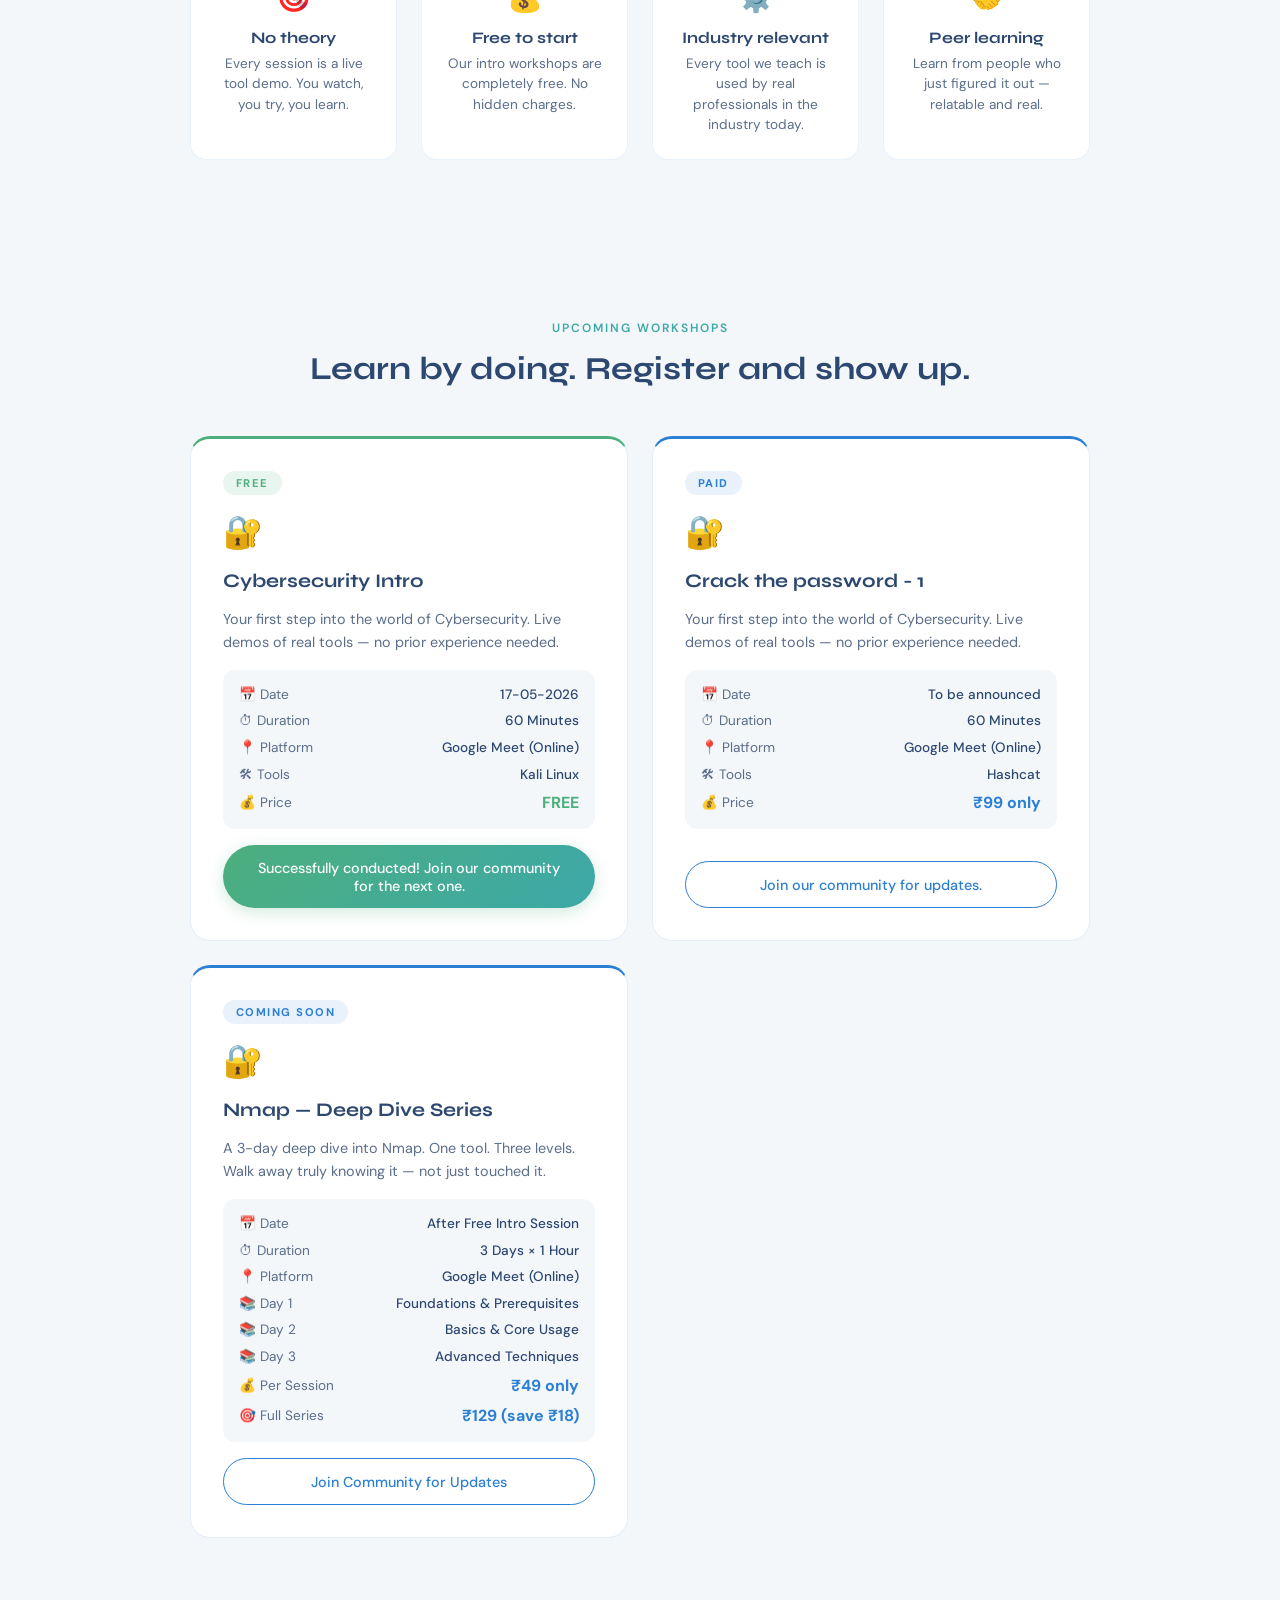
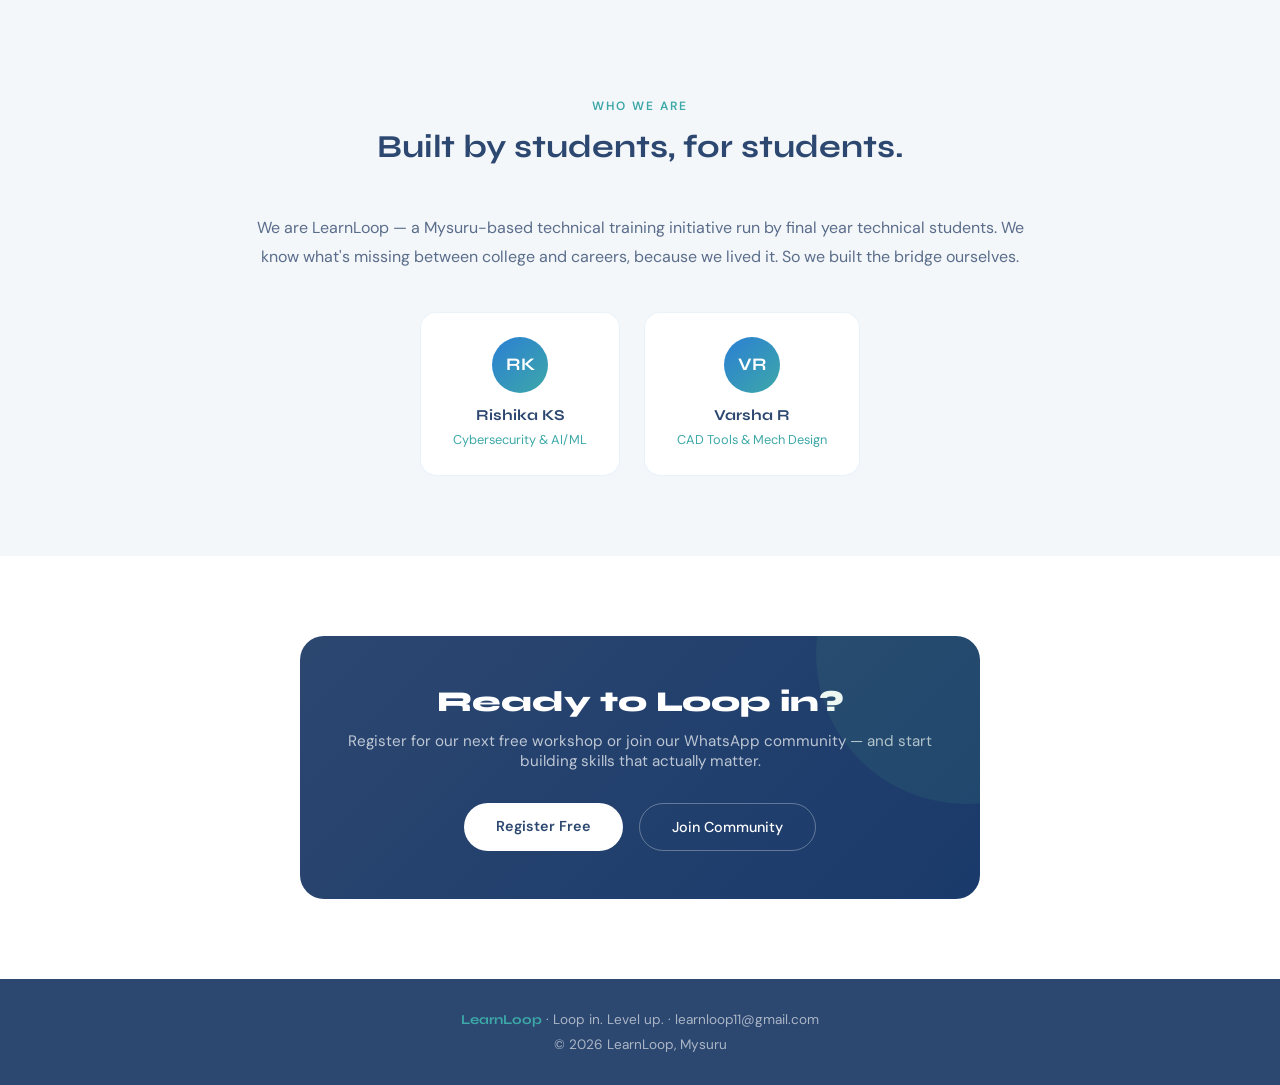
==== commit 1c9f2a8c: "updated workshop section" ====
--- a/index.html
+++ b/index.html
@@ -625,6 +625,39 @@
     </div>
  
    <!-- PAID WORKSHOP CARD -->
+    <div class="workshop-card paid-card">
+      <div class="workshop-badge paid-badge">PAID</div>
+      <div class="workshop-icon">🔐</div>
+      <h3>Crack the password - 1</h3>
+      <p>Your first step into the world of Cybersecurity. Live demos of real tools — no prior experience needed.</p>
+ 
+      <div class="workshop-details">
+        <div class="workshop-detail">
+          <span class="detail-label">📅 Date</span>
+          <span class="detail-value">To be announced</span>
+        </div>
+        <div class="workshop-detail">
+          <span class="detail-label">⏱ Duration</span>
+          <span class="detail-value">60 Minutes</span>
+        </div>
+        <div class="workshop-detail">
+          <span class="detail-label">📍 Platform</span>
+          <span class="detail-value">Google Meet (Online)</span>
+        </div>
+        <div class="workshop-detail">
+          <span class="detail-label">🛠 Tools</span>
+          <span class="detail-value">Hashcat</span>
+        </div>
+        <div class="workshop-detail">
+          <span class="detail-label">💰 Price</span>
+          <span class="detail-value paid-price">₹99 only</span>
+        </div>
+      </div>
+ 
+      <a href="https://chat.whatsapp.com/Et4ahNquyZk88mBlMqTwdC" target="_blank" class="workshop-btn paid-btn">
+        Join our community for updates.
+      </a>
+    </div>
 <div class="workshop-card paid-card">
   <div class="workshop-badge paid-badge">COMING SOON</div>
   <div class="workshop-icon">🔐</div>
